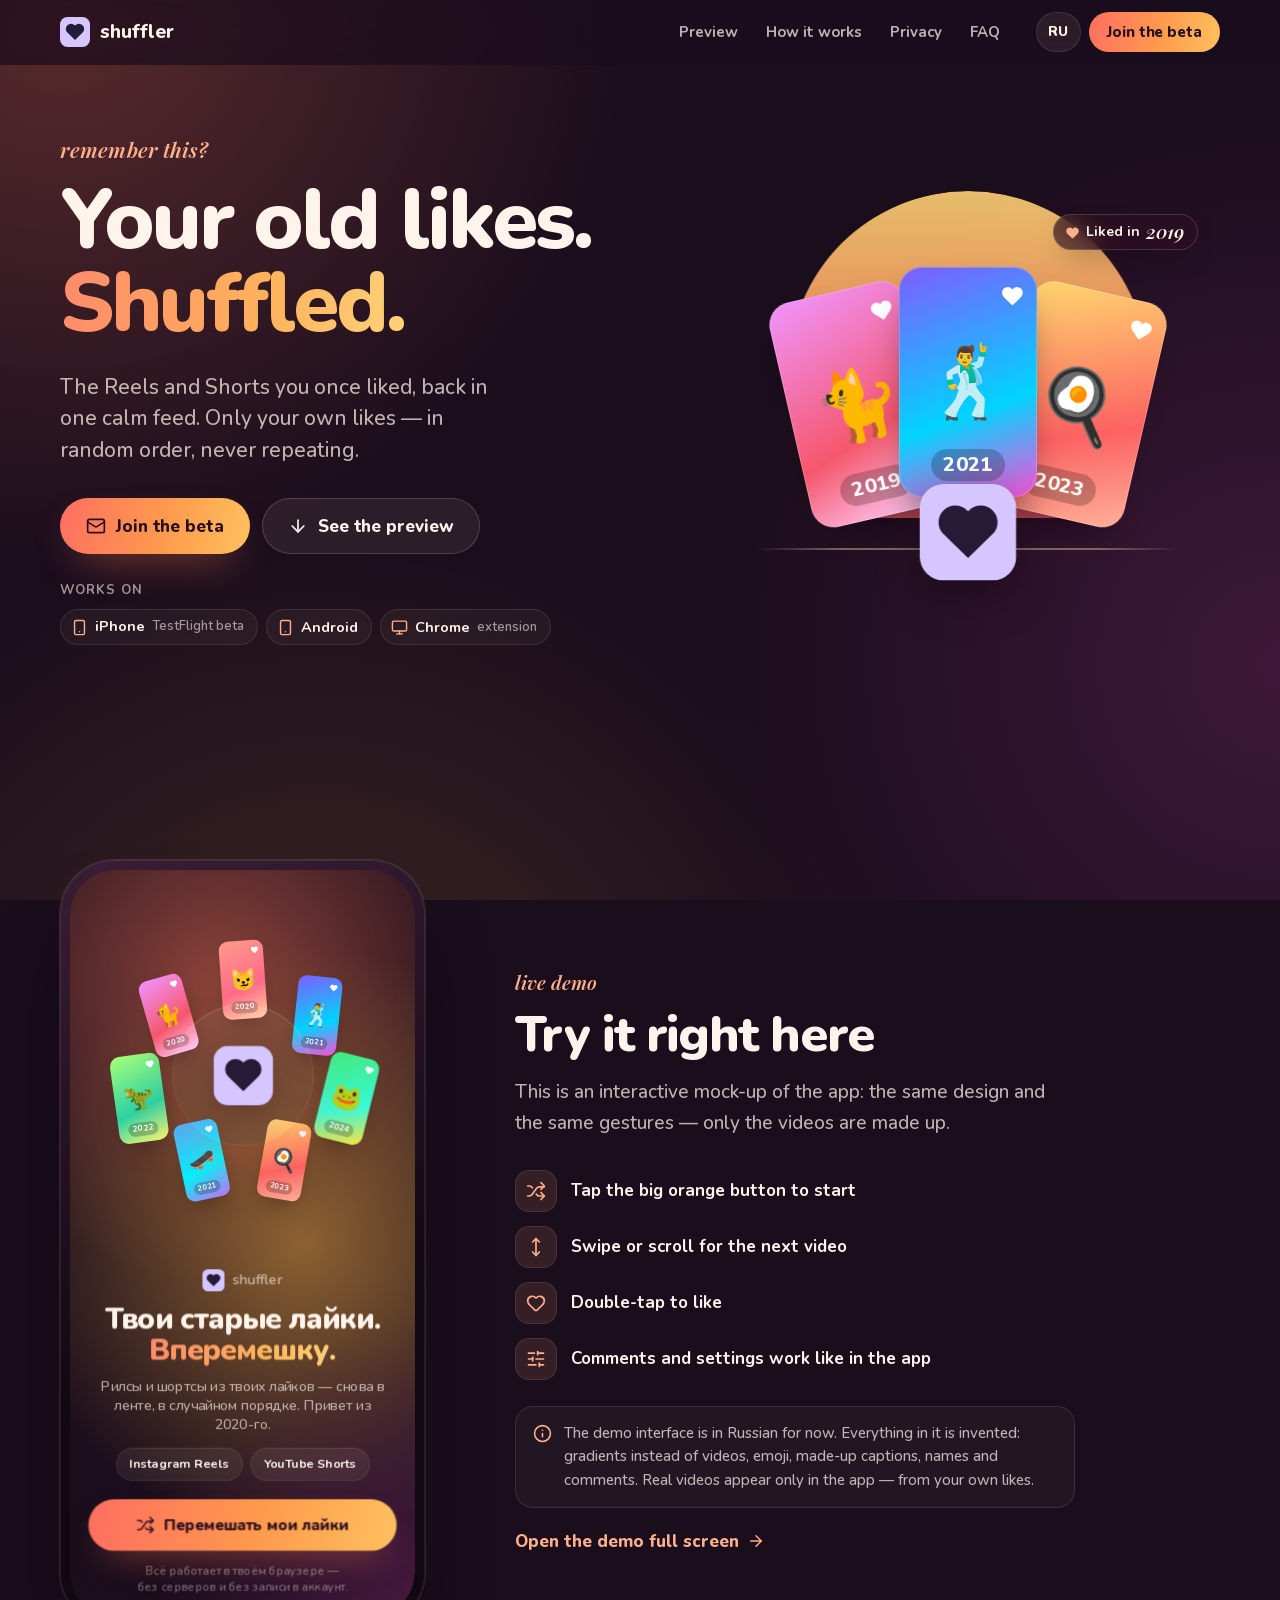
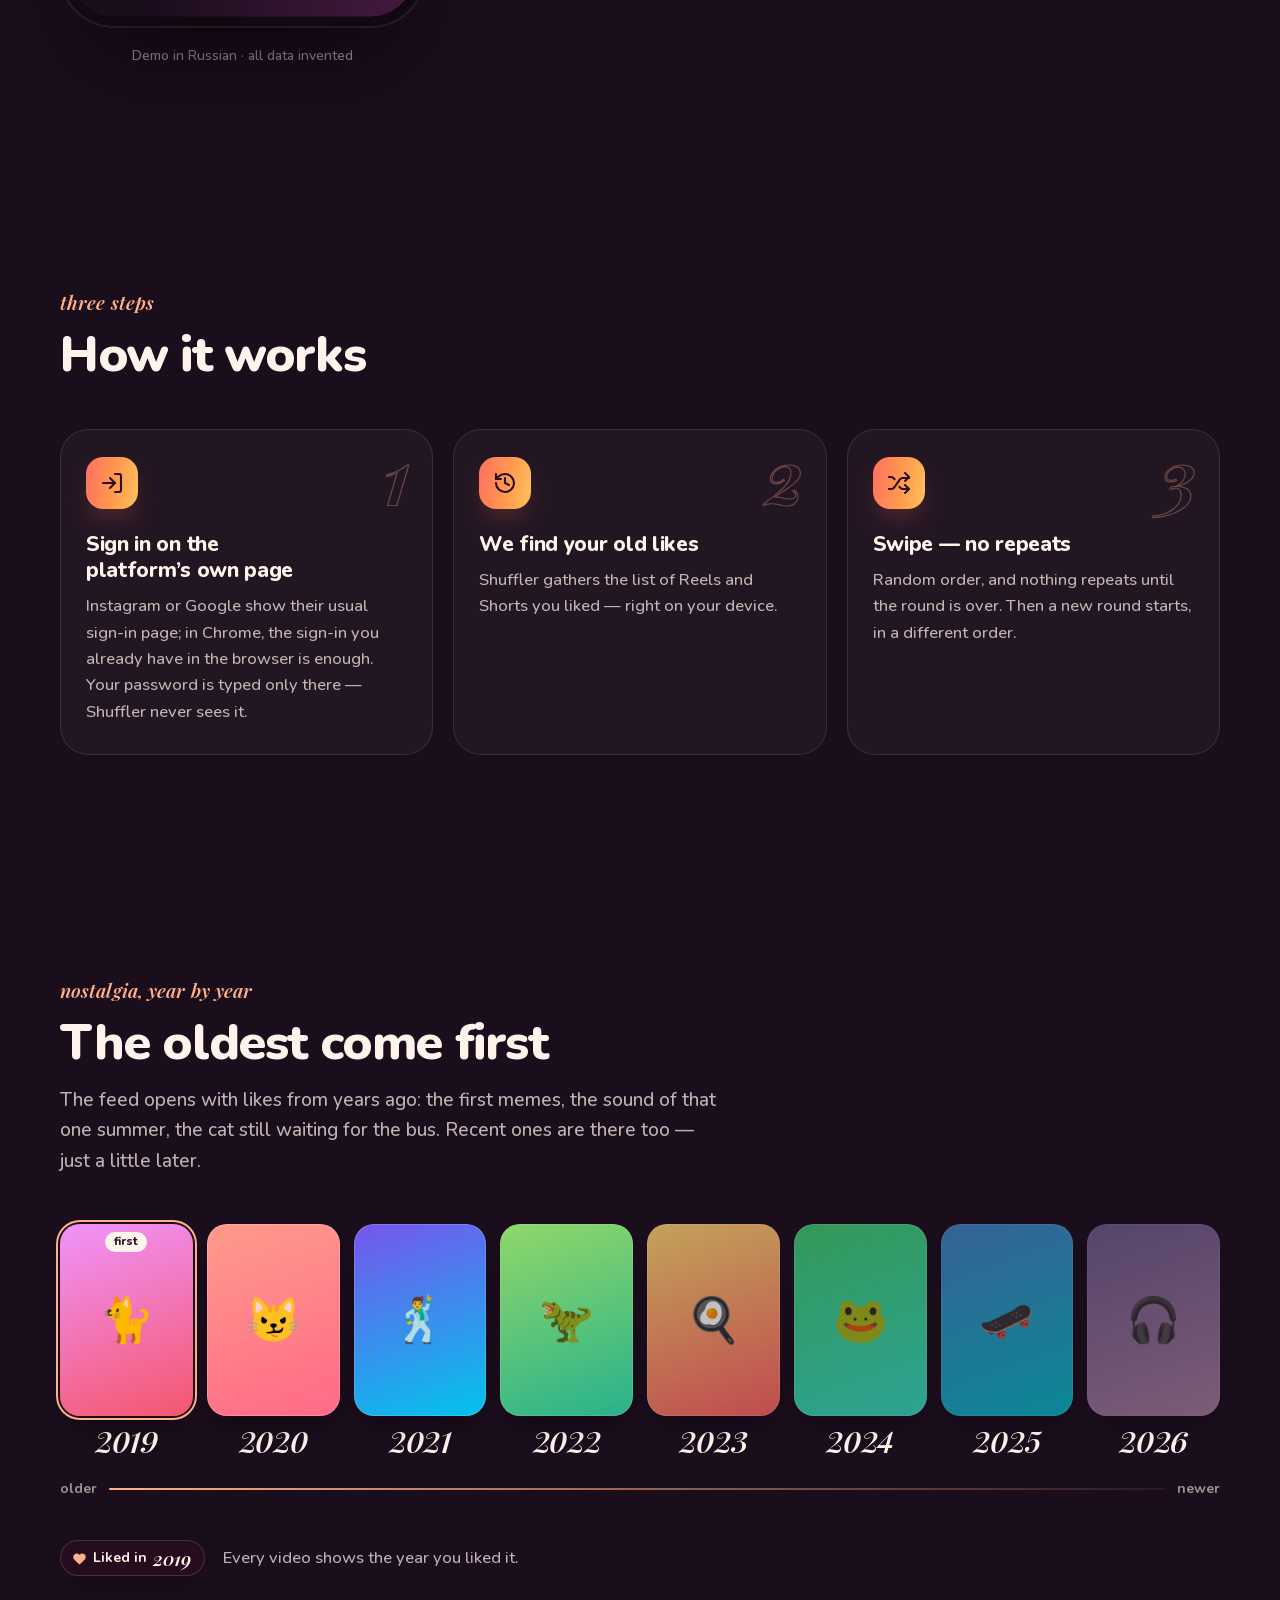
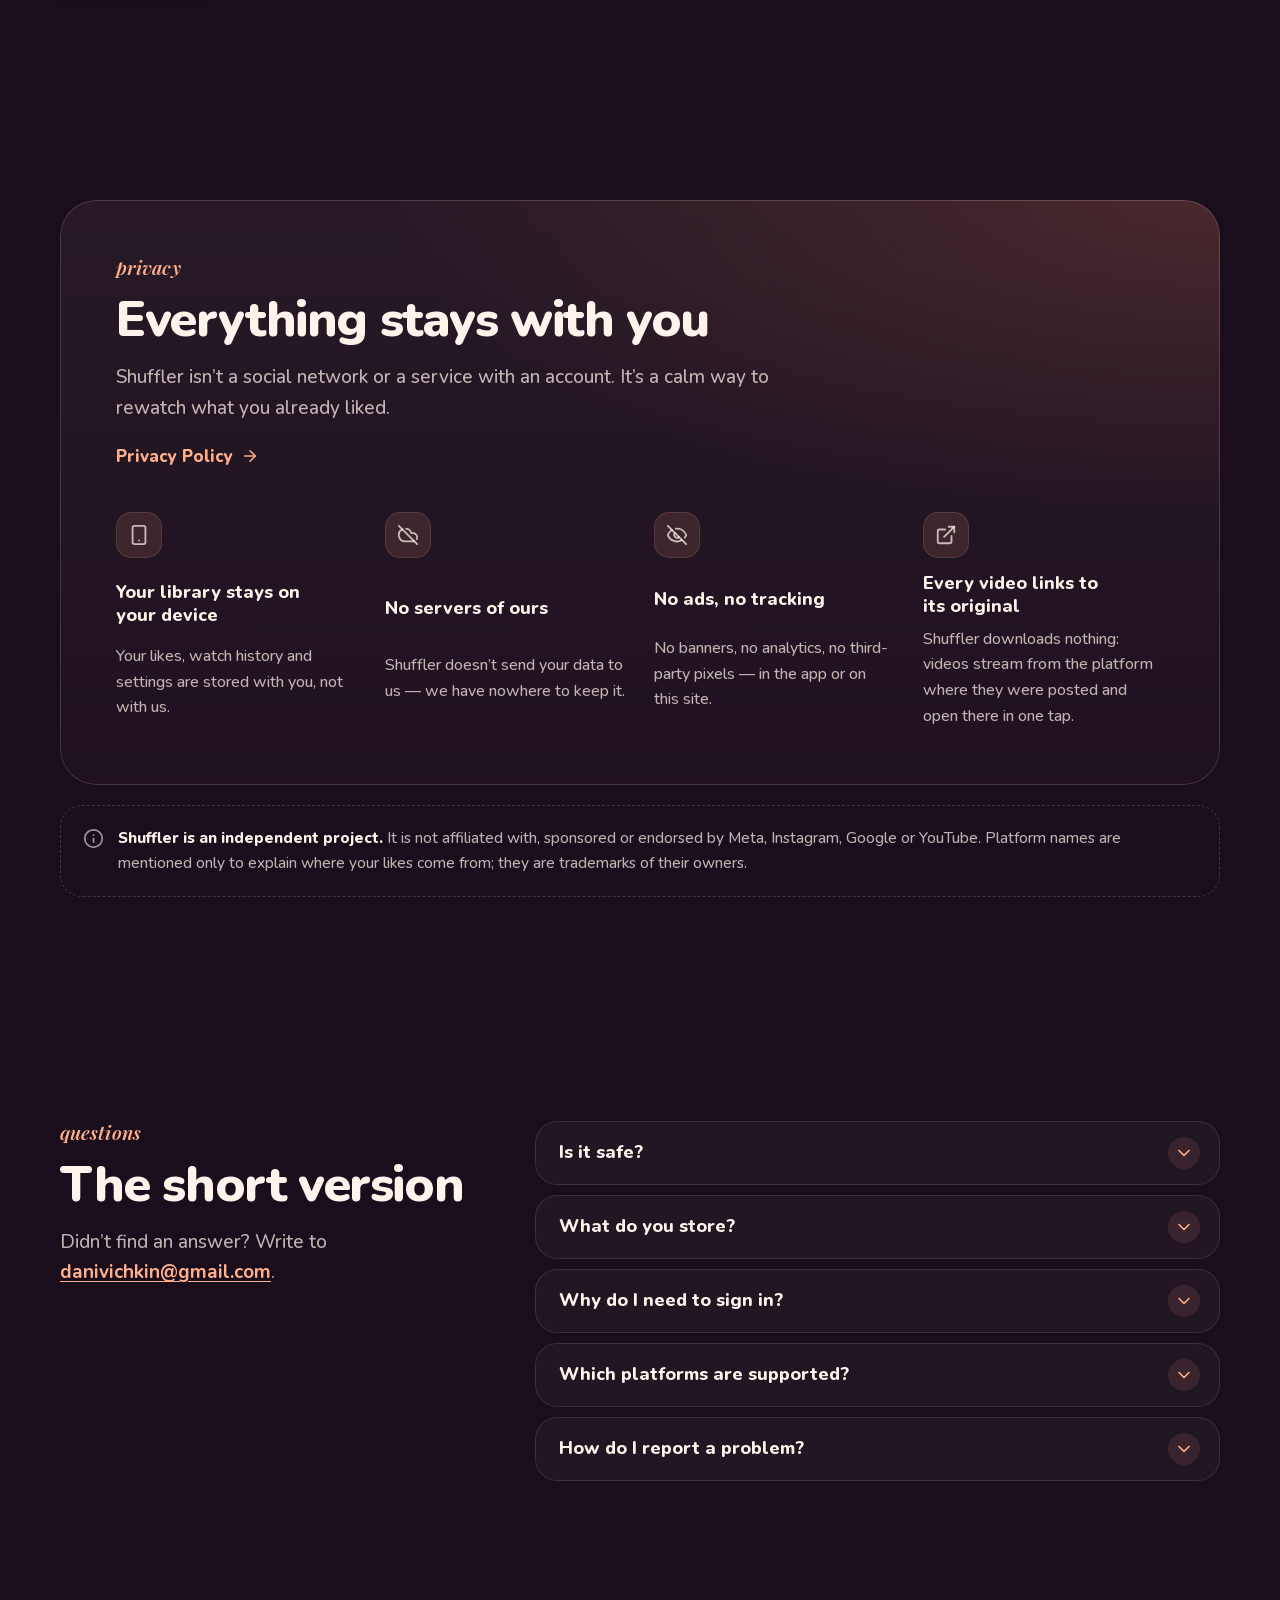
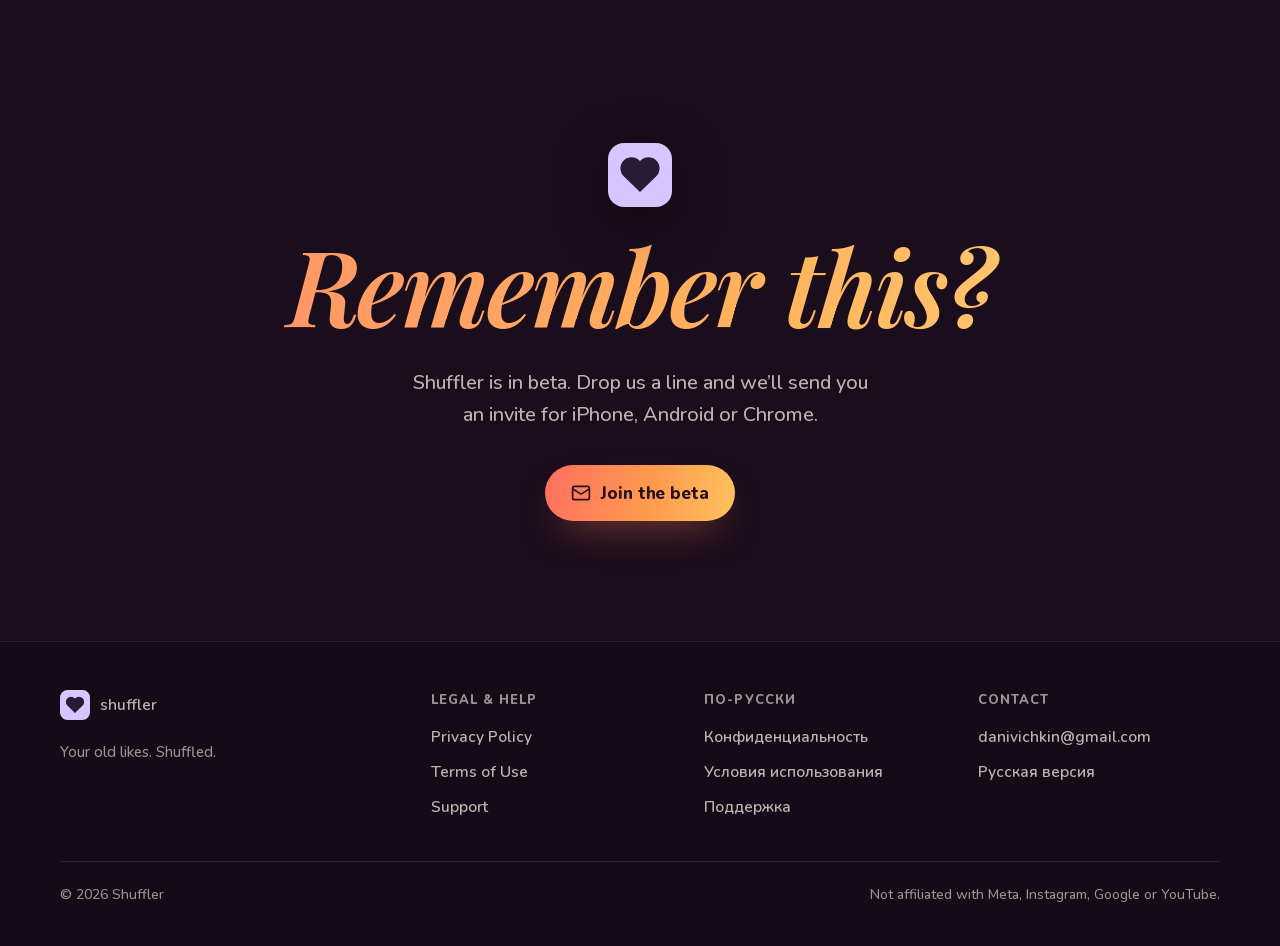
==== en/index.html @ e380a44f "Shuffler site: landing, design preview, privacy, terms, support" ====
<!doctype html>
<html lang="en">
<head>
  <meta charset="utf-8">
  <meta name="viewport" content="width=device-width, initial-scale=1, viewport-fit=cover">
  <meta name="color-scheme" content="dark">
  <meta name="theme-color" content="#1a0d1c">
  <title>Shuffler — your old likes, shuffled</title>
  <meta name="description" content="Shuffler brings back the Reels and Shorts you once liked — one calm feed, no repeats. No ads, no tracking: your library lives only on your device.">
  <link rel="canonical" href="https://pac1man.github.io/shuffler/en/">
  <link rel="alternate" hreflang="ru" href="https://pac1man.github.io/shuffler/">
  <link rel="alternate" hreflang="en" href="https://pac1man.github.io/shuffler/en/">
  <link rel="alternate" hreflang="x-default" href="https://pac1man.github.io/shuffler/">
  <meta property="og:type" content="website">
  <meta property="og:site_name" content="Shuffler">
  <meta property="og:locale" content="en_US">
  <meta property="og:locale:alternate" content="ru_RU">
  <meta property="og:title" content="Shuffler — your old likes, shuffled">
  <meta property="og:description" content="The Reels and Shorts you once liked, back in one calm feed. Remember this?">
  <meta property="og:url" content="https://pac1man.github.io/shuffler/en/">
  <meta property="og:image" content="https://pac1man.github.io/shuffler/assets/og-en.jpg">
  <meta property="og:image:width" content="1200">
  <meta property="og:image:height" content="630">
  <meta property="og:image:alt" content="Shuffler: three emoji postcards in front of a striped sunset and the line “Your old likes. Shuffled.”">
  <meta name="twitter:card" content="summary_large_image">
  <link rel="icon" href="../assets/icon.svg" type="image/svg+xml">
  <link rel="icon" href="../assets/icon-32.png" sizes="32x32" type="image/png">
  <link rel="apple-touch-icon" href="../assets/apple-touch-icon.png">
  <link rel="stylesheet" href="../assets/fonts/fonts.css">
  <link rel="stylesheet" href="../assets/landing.css">
</head>
<body>
  <svg width="0" height="0" style="position:absolute" aria-hidden="true" focusable="false">
    <!-- Icons: Lucide (ISC License, see ../assets/LICENSE-lucide.txt). Logo: Shuffler. -->
    <symbol id="logo" viewBox="0 0 64 64"><rect width="64" height="64" rx="16" fill="#D5C6FF"/><path d="M32 49 15.7 33.2a11.1 11.1 0 0 1 0-15.7 11.1 11.1 0 0 1 15.7 0l.6.6.6-.6a11.1 11.1 0 0 1 15.7 15.7L32 49Z" fill="#251B36"/></symbol>
    <symbol id="i-heart" viewBox="0 0 24 24"><path d="M2 9.5a5.5 5.5 0 0 1 9.591-3.676.56.56 0 0 0 .818 0A5.49 5.49 0 0 1 22 9.5c0 2.29-1.5 4-3 5.5l-5.492 5.313a2 2 0 0 1-3 .019L5 15c-1.5-1.5-3-3.2-3-5.5"/></symbol>
    <symbol id="i-mail" viewBox="0 0 24 24"><rect width="20" height="16" x="2" y="4" rx="2"/><path d="m22 7-8.97 5.7a1.94 1.94 0 0 1-2.06 0L2 7"/></symbol>
    <symbol id="i-arrow-down" viewBox="0 0 24 24"><path d="M12 5v14"/><path d="m19 12-7 7-7-7"/></symbol>
    <symbol id="i-arrow-right" viewBox="0 0 24 24"><path d="M5 12h14"/><path d="m12 5 7 7-7 7"/></symbol>
    <symbol id="i-smartphone" viewBox="0 0 24 24"><rect width="14" height="20" x="5" y="2" rx="2" ry="2"/><path d="M12 18h.01"/></symbol>
    <symbol id="i-monitor" viewBox="0 0 24 24"><rect width="20" height="14" x="2" y="3" rx="2"/><path d="M8 21h8"/><path d="M12 17v4"/></symbol>
    <symbol id="i-shuffle" viewBox="0 0 24 24"><path d="m18 14 4 4-4 4"/><path d="m18 2 4 4-4 4"/><path d="M2 18h1.973a4 4 0 0 0 3.3-1.7l5.454-7.6a4 4 0 0 1 3.3-1.7H22"/><path d="M2 6h1.972a4 4 0 0 1 3.6 2.2"/><path d="M22 18h-6.041a4 4 0 0 1-3.3-1.8l-.359-.45"/></symbol>
    <symbol id="i-move" viewBox="0 0 24 24"><path d="M12 2v20"/><path d="m8 18 4 4 4-4"/><path d="m8 6 4-4 4 4"/></symbol>
    <symbol id="i-message" viewBox="0 0 24 24"><path d="M2.992 16.342a2 2 0 0 1 .094 1.167l-1.065 3.29a1 1 0 0 0 1.236 1.168l3.413-.998a2 2 0 0 1 1.099.092 10 10 0 1 0-4.777-4.719"/></symbol>
    <symbol id="i-sliders" viewBox="0 0 24 24"><path d="M10 5H3"/><path d="M12 19H3"/><path d="M14 3v4"/><path d="M16 17v4"/><path d="M21 12h-9"/><path d="M21 19h-5"/><path d="M21 5h-7"/><path d="M8 10v4"/><path d="M8 12H3"/></symbol>
    <symbol id="i-info" viewBox="0 0 24 24"><circle cx="12" cy="12" r="10"/><path d="M12 16v-4"/><path d="M12 8h.01"/></symbol>
    <symbol id="i-login" viewBox="0 0 24 24"><path d="m10 17 5-5-5-5"/><path d="M15 12H3"/><path d="M15 3h4a2 2 0 0 1 2 2v14a2 2 0 0 1-2 2h-4"/></symbol>
    <symbol id="i-history" viewBox="0 0 24 24"><path d="M3 12a9 9 0 1 0 9-9 9.75 9.75 0 0 0-6.74 2.74L3 8"/><path d="M3 3v5h5"/><path d="M12 7v5l4 2"/></symbol>
    <symbol id="i-cloud-off" viewBox="0 0 24 24"><path d="m2 2 20 20"/><path d="M5.782 5.782A7 7 0 0 0 9 19h8.5a4.5 4.5 0 0 0 1.307-.193"/><path d="M21.532 16.5A4.5 4.5 0 0 0 17.5 10h-1.79A7.008 7.008 0 0 0 10 5.07"/></symbol>
    <symbol id="i-eye-off" viewBox="0 0 24 24"><path d="M10.733 5.076a10.744 10.744 0 0 1 11.205 6.575 1 1 0 0 1 0 .696 10.747 10.747 0 0 1-1.444 2.49"/><path d="M14.084 14.158a3 3 0 0 1-4.242-4.242"/><path d="M17.479 17.499a10.75 10.75 0 0 1-15.417-5.151 1 1 0 0 1 0-.696 10.75 10.75 0 0 1 4.446-5.143"/><path d="m2 2 20 20"/></symbol>
    <symbol id="i-external" viewBox="0 0 24 24"><path d="M15 3h6v6"/><path d="M10 14 21 3"/><path d="M18 13v6a2 2 0 0 1-2 2H5a2 2 0 0 1-2-2V8a2 2 0 0 1 2-2h6"/></symbol>
    <symbol id="i-chevron-down" viewBox="0 0 24 24"><path d="m6 9 6 6 6-6"/></symbol>
  </svg>

  <a class="skip" href="#main">Skip to content</a>
  <div class="ambient" aria-hidden="true"><i></i><i></i><i></i></div>

  <header class="top">
    <div class="wrap top-in">
      <a class="brand" href="index.html" aria-label="Shuffler — home"><svg class="logo" viewBox="0 0 64 64" aria-hidden="true"><use href="#logo"/></svg>shuffler</a>
      <nav class="top-nav" aria-label="Sections">
        <a href="#demo">Preview</a>
        <a href="#how">How it works</a>
        <a href="#privacy">Privacy</a>
        <a href="#faq">FAQ</a>
      </nav>
      <div class="top-actions">
        <a class="lang" href="../index.html" hreflang="ru" lang="ru" aria-label="RU — русская версия">RU</a>
        <a class="btn btn-primary top-cta" href="mailto:danivichkin@gmail.com?subject=Shuffler%20beta">Join the beta</a>
      </div>
    </div>
  </header>

  <main id="main">
    <!-- ============================== HERO ============================== -->
    <section class="hero" aria-labelledby="hero-title">
      <div class="wrap hero-grid">
        <div class="hero-copy">
          <p class="kicker">remember this?</p>
          <h1 id="hero-title">Your old likes. <span class="grad">Shuffled.</span></h1>
          <p class="hero-sub">The Reels and Shorts you once liked, back in one calm feed. Only your own likes — in random order, never repeating.</p>
          <div class="hero-ctas">
            <a class="btn btn-primary" href="mailto:danivichkin@gmail.com?subject=Shuffler%20beta"><svg class="ic" aria-hidden="true"><use href="#i-mail"/></svg>Join the beta</a>
            <a class="btn btn-ghost" href="#demo"><svg class="ic" aria-hidden="true"><use href="#i-arrow-down"/></svg>See the preview</a>
          </div>
          <div class="platforms">
            <span class="platforms-label" id="platforms-label">Works on</span>
            <ul class="chips" aria-labelledby="platforms-label">
              <li class="chip"><svg class="ic" aria-hidden="true"><use href="#i-smartphone"/></svg>iPhone <small>TestFlight beta</small></li>
              <li class="chip"><svg class="ic" aria-hidden="true"><use href="#i-smartphone"/></svg>Android</li>
              <li class="chip"><svg class="ic" aria-hidden="true"><use href="#i-monitor"/></svg>Chrome <small>extension</small></li>
            </ul>
          </div>
        </div>

        <div class="hero-art" aria-hidden="true">
          <div class="sun-glow"></div>
          <div class="sun"></div>
          <div class="horizon"></div>
          <div class="pc pc-1"><div class="pc-in" style="--c1:#f093fb;--c2:#f5576c;--c3:#ffd1ff"><span class="pc-h"><svg viewBox="0 0 24 24"><use href="#i-heart"/></svg></span><span class="pc-e">🐈</span><span class="pc-y">2019</span></div></div>
          <div class="pc pc-2"><div class="pc-in" style="--c1:#7f5cff;--c2:#00d4ff;--c3:#ff4fd8"><span class="pc-h"><svg viewBox="0 0 24 24"><use href="#i-heart"/></svg></span><span class="pc-e">🕺</span><span class="pc-y">2021</span></div></div>
          <div class="pc pc-3"><div class="pc-in" style="--c1:#ffd86f;--c2:#fc6262;--c3:#ffb199"><span class="pc-h"><svg viewBox="0 0 24 24"><use href="#i-heart"/></svg></span><span class="pc-e">🍳</span><span class="pc-y">2023</span></div></div>
          <svg class="hero-logo" viewBox="0 0 64 64"><use href="#logo"/></svg>
          <p class="liked"><svg viewBox="0 0 24 24"><use href="#i-heart"/></svg>Liked in <i>2019</i></p>
        </div>
      </div>
    </section>

    <!-- ============================ PREVIEW ============================= -->
    <section class="section" id="preview" aria-labelledby="preview-title">
      <div class="wrap preview-grid">
        <div class="preview-head reveal">
          <p class="kicker">live demo</p>
          <h2 class="h2" id="preview-title">Try it right here</h2>
          <p class="lead">This is an interactive mock-up of the app: the same design and the same gestures — only the videos are made up.</p>
        </div>
        <figure class="phone-stage" id="demo">
          <div class="phone">
            <div class="phone-screen">
              <iframe src="../preview/index.html?embed=1" title="Interactive Shuffler demo (in Russian)" loading="lazy" referrerpolicy="no-referrer"></iframe>
            </div>
          </div>
          <figcaption class="phone-caption">Demo in Russian · all data invented</figcaption>
        </figure>
        <div class="preview-more reveal">
          <ul class="tips">
            <li><span class="tip-ic"><svg class="ic" aria-hidden="true"><use href="#i-shuffle"/></svg></span>Tap the big orange button to start</li>
            <li><span class="tip-ic"><svg class="ic" aria-hidden="true"><use href="#i-move"/></svg></span>Swipe or scroll for the next video</li>
            <li><span class="tip-ic"><svg class="ic" aria-hidden="true"><use href="#i-heart"/></svg></span>Double-tap to like</li>
            <li><span class="tip-ic"><svg class="ic" aria-hidden="true"><use href="#i-sliders"/></svg></span>Comments and settings work like in the app</li>
          </ul>
          <p class="note"><svg class="ic" aria-hidden="true"><use href="#i-info"/></svg><span>The demo interface is in Russian for now. Everything in it is invented: gradients instead of videos, emoji, made-up captions, names and comments. Real videos appear only in the app — from your own likes.</span></p>
          <a class="text-link" href="../preview/index.html">Open the demo full screen<svg class="ic" aria-hidden="true"><use href="#i-arrow-right"/></svg></a>
        </div>
      </div>
    </section>

    <!-- ========================== HOW IT WORKS ========================== -->
    <section class="section" id="how" aria-labelledby="how-title">
      <div class="wrap">
        <div class="reveal">
          <p class="kicker">three steps</p>
          <h2 class="h2" id="how-title">How it works</h2>
        </div>
        <ol class="steps">
          <li class="step reveal">
            <span class="step-n" aria-hidden="true">1</span>
            <span class="step-ic"><svg class="ic" aria-hidden="true"><use href="#i-login"/></svg></span>
            <h3>Sign in on the platform’s own page</h3>
            <p>Instagram or Google show their usual sign-in page; in Chrome, the sign-in you already have in the browser is enough. Your password is typed only there — Shuffler never sees it.</p>
          </li>
          <li class="step reveal">
            <span class="step-n" aria-hidden="true">2</span>
            <span class="step-ic"><svg class="ic" aria-hidden="true"><use href="#i-history"/></svg></span>
            <h3>We find your old likes</h3>
            <p>Shuffler gathers the list of Reels and Shorts you liked — right on your device.</p>
          </li>
          <li class="step reveal">
            <span class="step-n" aria-hidden="true">3</span>
            <span class="step-ic"><svg class="ic" aria-hidden="true"><use href="#i-shuffle"/></svg></span>
            <h3>Swipe — no repeats</h3>
            <p>Random order, and nothing repeats until the round is over. Then a new round starts, in a different order.</p>
          </li>
        </ol>
      </div>
    </section>

    <!-- ======================= NOSTALGIA BY YEARS ======================= -->
    <section class="section" id="years" aria-labelledby="years-title">
      <div class="wrap">
        <div class="reveal">
          <p class="kicker">nostalgia, year by year</p>
          <h2 class="h2" id="years-title">The oldest come first</h2>
          <p class="lead">The feed opens with likes from years ago: the first memes, the sound of that one summer, the cat still waiting for the bus. Recent ones are there too — just a little later.</p>
        </div>
        <ol class="years reveal" aria-label="Feed order: from old likes to new ones">
          <li class="yr-card is-first"><span class="yr-art" style="--c1:#f093fb;--c2:#f5576c" aria-hidden="true">🐈<span class="yr-tag">first</span></span><b>2019</b></li>
          <li class="yr-card"><span class="yr-art" style="--c1:#ff9a8b;--c2:#ff6a88" aria-hidden="true">😼</span><b>2020</b></li>
          <li class="yr-card"><span class="yr-art" style="--c1:#7f5cff;--c2:#00d4ff;opacity:.92" aria-hidden="true">🕺</span><b>2021</b></li>
          <li class="yr-card"><span class="yr-art" style="--c1:#a8ff78;--c2:#2bd2a3;opacity:.84" aria-hidden="true">🦖</span><b>2022</b></li>
          <li class="yr-card"><span class="yr-art" style="--c1:#ffd86f;--c2:#fc6262;opacity:.74" aria-hidden="true">🍳</span><b>2023</b></li>
          <li class="yr-card"><span class="yr-art" style="--c1:#43e97b;--c2:#38f9d7;opacity:.64" aria-hidden="true">🐸</span><b>2024</b></li>
          <li class="yr-card"><span class="yr-art" style="--c1:#4facfe;--c2:#00f2fe;opacity:.54" aria-hidden="true">🛹</span><b>2025</b></li>
          <li class="yr-card"><span class="yr-art" style="--c1:#a18cd1;--c2:#fbc2eb;opacity:.44" aria-hidden="true">🎧</span><b>2026</b></li>
        </ol>
        <p class="years-axis" aria-hidden="true"><span>older</span><span></span><span>newer</span></p>
        <div class="years-foot reveal">
          <p class="liked"><svg viewBox="0 0 24 24" aria-hidden="true"><use href="#i-heart"/></svg>Liked in <i>2019</i></p>
          <p>Every video shows the year you liked it.</p>
        </div>
      </div>
    </section>

    <!-- ============================ PRIVACY ============================= -->
    <section class="section" id="privacy" aria-labelledby="privacy-title">
      <div class="wrap">
        <div class="privacy-card reveal">
          <div>
            <p class="kicker">privacy</p>
            <h2 class="h2" id="privacy-title">Everything stays with you</h2>
            <p class="lead">Shuffler isn’t a social network or a service with an account. It’s a calm way to rewatch what you already liked.</p>
            <a class="text-link" href="privacy.html">Privacy Policy<svg class="ic" aria-hidden="true"><use href="#i-arrow-right"/></svg></a>
          </div>
          <ul class="facts">
            <li class="fact"><span class="fact-ic"><svg class="ic" aria-hidden="true"><use href="#i-smartphone"/></svg></span><b>Your library stays on your device</b><span>Your likes, watch history and settings are stored with you, not with us.</span></li>
            <li class="fact"><span class="fact-ic"><svg class="ic" aria-hidden="true"><use href="#i-cloud-off"/></svg></span><b>No servers of ours</b><span>Shuffler doesn’t send your data to us — we have nowhere to keep it.</span></li>
            <li class="fact"><span class="fact-ic"><svg class="ic" aria-hidden="true"><use href="#i-eye-off"/></svg></span><b>No ads, no tracking</b><span>No banners, no analytics, no third-party pixels — in the app or on this site.</span></li>
            <li class="fact"><span class="fact-ic"><svg class="ic" aria-hidden="true"><use href="#i-external"/></svg></span><b>Every video links to its original</b><span>Shuffler downloads nothing: videos stream from the platform where they were posted and open there in one tap.</span></li>
          </ul>
        </div>
        <p class="indie reveal"><svg class="ic" aria-hidden="true"><use href="#i-info"/></svg><span><b>Shuffler is an independent project.</b> It is not affiliated with, sponsored or endorsed by Meta, Instagram, Google or YouTube. Platform names are mentioned only to explain where your likes come from; they are trademarks of their owners.</span></p>
      </div>
    </section>

    <!-- ============================== FAQ =============================== -->
    <section class="section" id="faq" aria-labelledby="faq-title">
      <div class="wrap faq-grid">
        <div class="reveal">
          <p class="kicker">questions</p>
          <h2 class="h2" id="faq-title">The short version</h2>
          <p class="lead">Didn’t find an answer? Write to <a href="mailto:danivichkin@gmail.com">danivichkin@gmail.com</a>.</p>
        </div>
        <div class="faq-list reveal">
          <details name="faq">
            <summary>Is it safe?<svg class="ic" aria-hidden="true"><use href="#i-chevron-down"/></svg></summary>
            <div class="faq-a"><p>You sign in on the official Instagram or Google page, so Shuffler never sees or stores your password. The app reads your list of likes and doesn’t post or change anything in your account unless you explicitly ask it to.</p></div>
          </details>
          <details name="faq">
            <summary>What do you store?<svg class="ic" aria-hidden="true"><use href="#i-chevron-down"/></svg></summary>
            <div class="faq-a"><p>Nothing on our side — Shuffler has no servers. Your library of likes, what you’ve watched and your settings live only on your device and are removed together with the app or extension.</p><p>Details are in the <a href="privacy.html">Privacy Policy</a>.</p></div>
          </details>
          <details name="faq">
            <summary>Why do I need to sign in?<svg class="ic" aria-hidden="true"><use href="#i-chevron-down"/></svg></summary>
            <div class="faq-a"><p>Your likes are visible only to you. To find them, Shuffler opens them on your behalf — the same way the platform itself does. Without signing in, the list of likes simply isn’t available.</p></div>
          </details>
          <details name="faq">
            <summary>Which platforms are supported?<svg class="ic" aria-hidden="true"><use href="#i-chevron-down"/></svg></summary>
            <div class="faq-a"><p>Likes from Instagram Reels and YouTube Shorts. Shuffler itself runs on iPhone (TestFlight beta), on Android and as a Chrome extension.</p></div>
          </details>
          <details name="faq">
            <summary>How do I report a problem?<svg class="ic" aria-hidden="true"><use href="#i-chevron-down"/></svg></summary>
            <div class="faq-a"><p>In the app: Settings → Report a problem. Or write to <a href="mailto:danivichkin@gmail.com?subject=Shuffler">danivichkin@gmail.com</a>. More on the <a href="support.html">Support page</a>.</p></div>
          </details>
        </div>
      </div>
    </section>

    <!-- ============================= OUTRO ============================== -->
    <section class="outro" aria-labelledby="outro-title">
      <div class="wrap reveal">
        <svg class="logo" viewBox="0 0 64 64" aria-hidden="true"><use href="#logo"/></svg>
        <h2 class="outro-q grad" id="outro-title">Remember this?</h2>
        <p>Shuffler is in beta. Drop us a line and we’ll send you an invite for iPhone, Android or Chrome.</p>
        <a class="btn btn-primary" href="mailto:danivichkin@gmail.com?subject=Shuffler%20beta"><svg class="ic" aria-hidden="true"><use href="#i-mail"/></svg>Join the beta</a>
      </div>
    </section>
  </main>

  <footer class="foot">
    <div class="wrap">
      <div class="foot-grid">
        <div class="foot-brand">
          <a class="brand" href="index.html"><svg class="logo" viewBox="0 0 64 64" aria-hidden="true"><use href="#logo"/></svg>shuffler</a>
          <p>Your old likes. Shuffled.</p>
        </div>
        <nav aria-labelledby="foot-docs">
          <h2 id="foot-docs">Legal &amp; help</h2>
          <ul>
            <li><a href="privacy.html">Privacy Policy</a></li>
            <li><a href="terms.html">Terms of Use</a></li>
            <li><a href="support.html">Support</a></li>
          </ul>
        </nav>
        <nav aria-labelledby="foot-ru" lang="ru">
          <h2 id="foot-ru">По-русски</h2>
          <ul>
            <li><a href="../ru/privacy.html" hreflang="ru">Конфиденциальность</a></li>
            <li><a href="../ru/terms.html" hreflang="ru">Условия использования</a></li>
            <li><a href="../ru/support.html" hreflang="ru">Поддержка</a></li>
          </ul>
        </nav>
        <div>
          <h2>Contact</h2>
          <ul>
            <li><a href="mailto:danivichkin@gmail.com">danivichkin@gmail.com</a></li>
            <li><a href="../index.html" hreflang="ru" lang="ru">Русская версия</a></li>
          </ul>
        </div>
      </div>
      <div class="foot-bottom">
        <span>© 2026 Shuffler</span>
        <span>Not affiliated with Meta, Instagram, Google or YouTube.</span>
      </div>
    </div>
  </footer>
</body>
</html>
---- assets/fonts/fonts.css ----
/* Nunito and Playfair Display, SIL Open Font License 1.1 (see the OFL texts next to this file).
   Self-hosted: the site makes no requests to font services. */
@font-face {
  font-family: 'Nunito';
  font-style: normal;
  font-weight: 500 900;
  font-display: swap;
  src: url(Nunito-normal-cyrillic.woff2) format('woff2');
  unicode-range: U+0301, U+0400-045F, U+0490-0491, U+04B0-04B1, U+2116;
}
@font-face {
  font-family: 'Nunito';
  font-style: normal;
  font-weight: 500 900;
  font-display: swap;
  src: url(Nunito-normal-latin-ext.woff2) format('woff2');
  unicode-range: U+0100-02BA, U+02BD-02C5, U+02C7-02CC, U+02CE-02D7, U+02DD-02FF, U+0304, U+0308, U+0329, U+1D00-1DBF, U+1E00-1E9F, U+1EF2-1EFF, U+2020, U+20A0-20AB, U+20AD-20C4, U+2113, U+2C60-2C7F, U+A720-A7FF;
}
@font-face {
  font-family: 'Nunito';
  font-style: normal;
  font-weight: 500 900;
  font-display: swap;
  src: url(Nunito-normal-latin.woff2) format('woff2');
  unicode-range: U+0000-00FF, U+0131, U+0152-0153, U+02BB-02BC, U+02C6, U+02DA, U+02DC, U+0304, U+0308, U+0329, U+2000-206F, U+20AC, U+2122, U+2191, U+2193, U+2212, U+2215, U+FEFF, U+FFFD;
}
@font-face {
  font-family: 'Playfair Display';
  font-style: italic;
  font-weight: 400 900;
  font-display: swap;
  src: url(PlayfairDisplay-italic-cyrillic.woff2) format('woff2');
  unicode-range: U+0301, U+0400-045F, U+0490-0491, U+04B0-04B1, U+2116;
}
@font-face {
  font-family: 'Playfair Display';
  font-style: italic;
  font-weight: 400 900;
  font-display: swap;
  src: url(PlayfairDisplay-italic-latin.woff2) format('woff2');
  unicode-range: U+0000-00FF, U+0131, U+0152-0153, U+02BB-02BC, U+02C6, U+02DA, U+02DC, U+0304, U+0308, U+0329, U+2000-206F, U+20AC, U+2122, U+2191, U+2193, U+2212, U+2215, U+FEFF, U+FFFD;
}
@font-face {
  font-family: 'Playfair Display';
  font-style: normal;
  font-weight: 400 900;
  font-display: swap;
  src: url(PlayfairDisplay-normal-cyrillic.woff2) format('woff2');
  unicode-range: U+0301, U+0400-045F, U+0490-0491, U+04B0-04B1, U+2116;
}
@font-face {
  font-family: 'Playfair Display';
  font-style: normal;
  font-weight: 400 900;
  font-display: swap;
  src: url(PlayfairDisplay-normal-latin.woff2) format('woff2');
  unicode-range: U+0000-00FF, U+0131, U+0152-0153, U+02BB-02BC, U+02C6, U+02DA, U+02DC, U+0304, U+0308, U+0329, U+2000-206F, U+20AC, U+2122, U+2191, U+2193, U+2212, U+2215, U+FEFF, U+FFFD;
}
---- assets/landing.css ----
/* Shuffler — landing page. Dark only, «Закат» (sunset) palette from the app.
   Fonts: Nunito + Playfair Display (SIL OFL), self-hosted in fonts/. Icons: Lucide (ISC). */

:root {
  color-scheme: dark;
  --bg: #1a0d1c;
  --bg-deep: #130914;
  --ink: #fff4ec;
  --ink-2: rgb(255 244 236 / .72);
  --ink-3: rgb(255 244 236 / .58);
  --line: rgb(255 225 205 / .11);
  --line-2: rgb(255 225 205 / .18);
  --surface: rgb(255 225 205 / .045);
  --surface-2: rgb(255 225 205 / .08);
  --accent: #ffb08a;
  --accent-2: #ffc15e;
  --coral: #ff7a59;
  --heart: #ff5470;
  --grad-text: linear-gradient(95deg, #ff8a6b, #ffb35c 60%, #ffd27a);
  --cta-bg: linear-gradient(100deg, #ff6f61 0%, #ff9a4d 55%, #ffc15e 100%);
  --cta-ink: #2a0f22;
  --cta-shadow: 0 18px 40px -18px rgb(255 120 80 / .65);
  --logo-bg: #d5c6ff;
  --logo-heart: #251b36;
  --font: "Nunito", -apple-system, BlinkMacSystemFont, "Segoe UI", system-ui, sans-serif;
  --font-serif: "Playfair Display", "Iowan Old Style", Georgia, "Times New Roman", serif;
  --font-emoji: "Apple Color Emoji", "Segoe UI Emoji", "Noto Color Emoji", sans-serif;
  --ease-out: cubic-bezier(.2, .8, .2, 1);
  --gutter: 16px;
  --wrap: 1160px;
  --r-card: 28px;
}
@media (min-width: 600px) { :root { --gutter: 24px; } }
@media (min-width: 1000px) { :root { --gutter: 40px; } }

*, *::before, *::after { box-sizing: border-box; }
html { -webkit-text-size-adjust: 100%; text-size-adjust: 100%; }
@media (prefers-reduced-motion: no-preference) { html { scroll-behavior: smooth; } }
body {
  margin: 0;
  min-width: 320px;
  background: var(--bg);
  color: var(--ink);
  font: 500 17px/1.6 var(--font);
  -webkit-font-smoothing: antialiased;
  -moz-osx-font-smoothing: grayscale;
  text-rendering: optimizeLegibility;
}
img, svg { display: block; max-width: 100%; }
a { color: inherit; }
p { margin: 0; }
h1, h2, h3 { margin: 0; text-wrap: balance; }
p, li, dd { text-wrap: pretty; }
:focus-visible { outline: 2px solid var(--accent); outline-offset: 3px; border-radius: 6px; }
::selection { background: rgb(255 138 92 / .4); color: #fff; }
.sr-only { position: absolute; width: 1px; height: 1px; margin: -1px; padding: 0; overflow: hidden; clip-path: inset(50%); white-space: nowrap; border: 0; }
.skip {
  position: absolute; left: 12px; top: -60px; z-index: 50;
  padding: 10px 16px; border-radius: 12px;
  background: var(--ink); color: var(--cta-ink); font-weight: 800; text-decoration: none;
}
.skip:focus { top: 12px; }

.ic { width: 20px; height: 20px; flex: none; fill: none; stroke: currentColor; stroke-width: 2; stroke-linecap: round; stroke-linejoin: round; }
.logo { flex: none; }

/* ---------- ambient sunset glow behind everything ---------- */
.ambient { position: fixed; inset: 0; z-index: -1; overflow: hidden; pointer-events: none; background: var(--bg); }
.ambient i {
  position: absolute;
  width: 90vmax;
  aspect-ratio: 1;
  border-radius: 50%;
  opacity: .5;
}
.ambient i:nth-child(1) { left: -40vmax; top: -45vmax; background: radial-gradient(closest-side, rgb(255 122 89 / .55), transparent); }
.ambient i:nth-child(2) { right: -45vmax; top: 10vh; background: radial-gradient(closest-side, rgb(122 42 107 / .75), transparent); }
.ambient i:nth-child(3) { left: -20vmax; bottom: -60vmax; background: radial-gradient(closest-side, rgb(255 181 71 / .32), transparent); }
@media (prefers-reduced-motion: no-preference) {
  .ambient i { animation: drift 34s ease-in-out infinite alternate; }
  .ambient i:nth-child(2) { animation-duration: 41s; animation-direction: alternate-reverse; }
  .ambient i:nth-child(3) { animation-duration: 47s; }
}
@keyframes drift { to { translate: 6vmax 4vmax; scale: 1.08; } }

.wrap { width: 100%; max-width: calc(var(--wrap) + 2 * var(--gutter)); margin-inline: auto; padding-inline: var(--gutter); }

/* ---------- header ---------- */
.top {
  position: sticky;
  top: 0;
  z-index: 20;
  background: rgb(26 13 28 / .72);
  -webkit-backdrop-filter: blur(16px) saturate(1.3);
  backdrop-filter: blur(16px) saturate(1.3);
  border-bottom: 1px solid transparent;
  transition: border-color .3s;
}
.top-in { display: flex; align-items: center; gap: 16px; height: 64px; }
.brand { display: inline-flex; align-items: center; gap: 10px; text-decoration: none; font-weight: 800; font-size: 19px; letter-spacing: -.01em; }
.brand .logo { width: 30px; height: 30px; }
.top-nav { display: none; margin-left: auto; gap: 4px; }
.top-nav a { padding: 8px 12px; border-radius: 99px; color: var(--ink-2); text-decoration: none; font-weight: 700; font-size: 15px; transition: color .2s, background-color .2s; }
.top-nav a:hover { color: var(--ink); background: var(--surface-2); }
.top-actions { margin-left: auto; display: flex; align-items: center; gap: 8px; }
.top-nav + .top-actions { margin-left: 8px; }
.lang {
  display: inline-grid; place-items: center;
  min-width: 44px; height: 40px; padding: 0 12px;
  border-radius: 99px;
  text-decoration: none; font-weight: 800; font-size: 14px; letter-spacing: .04em;
  color: var(--ink);
  background: var(--surface-2);
  box-shadow: inset 0 0 0 1px var(--line);
  transition: background-color .2s;
}
.lang:hover { background: rgb(255 225 205 / .14); }
.top-actions .top-cta { display: none; height: 40px; padding: 0 18px; font-size: 15px; box-shadow: none; }
@media (min-width: 600px) { .top-actions .top-cta { display: inline-flex; } }
@media (min-width: 900px) { .top-nav { display: flex; } }

/* ---------- buttons ---------- */
.btn {
  display: inline-flex; align-items: center; justify-content: center; gap: 10px;
  height: 56px; padding: 0 26px;
  border-radius: 99px;
  font: 800 17px/1 var(--font); letter-spacing: -.005em;
  text-decoration: none; white-space: nowrap;
  transition: scale .35s cubic-bezier(.25, 1.3, .4, 1), filter .2s, background-color .2s;
}
.btn:active { scale: .97; }
.btn-primary { background: var(--cta-bg); color: var(--cta-ink); box-shadow: var(--cta-shadow); }
.btn-primary:hover { filter: brightness(1.05); }
.btn-ghost { background: var(--surface-2); color: var(--ink); box-shadow: inset 0 0 0 1px var(--line-2); }
.btn-ghost:hover { background: rgb(255 225 205 / .13); }
.btn .ic { width: 20px; height: 20px; }

/* ---------- section scaffolding ---------- */
section { position: relative; overflow-x: clip; }  /* decorative glows may bleed; never the page */
.section { padding-block: clamp(64px, 9vw, 112px); scroll-margin-top: 64px; }
.kicker {
  display: inline-flex; align-items: center; gap: 8px;
  margin-bottom: 14px;
  font: italic 600 19px/1.2 var(--font-serif);
  color: var(--accent);
  letter-spacing: .005em;
}
.h2 { font-weight: 850; font-size: clamp(31px, 5.2vw, 50px); line-height: 1.06; letter-spacing: -.028em; }
.lead { margin-top: 16px; color: var(--ink-2); font-size: clamp(17px, 1.9vw, 19px); max-width: 60ch; }
.lead a { color: var(--accent); font-weight: 700; text-underline-offset: 3px; }
.grad { background: var(--grad-text); -webkit-background-clip: text; background-clip: text; color: transparent; }

/* ---------- hero ---------- */
.hero { padding-top: clamp(28px, 6vw, 72px); padding-bottom: clamp(56px, 8vw, 104px); }
.hero-grid { display: grid; gap: clamp(36px, 6vw, 64px); align-items: center; }
.hero-copy { display: grid; justify-items: start; }
.hero .kicker { font-size: 21px; margin-bottom: 18px; }
.hero h1 {
  font-weight: 850;
  font-size: clamp(42px, 11.5vw, 84px);
  line-height: .98;
  letter-spacing: -.035em;
}
.hero h1 .grad { display: inline-block; padding-bottom: .06em; }
.hero-sub { margin-top: 22px; max-width: 34ch; color: var(--ink-2); font-size: clamp(18px, 2.2vw, 21px); line-height: 1.5; }
.hero-ctas { display: flex; flex-wrap: wrap; gap: 12px; margin-top: 32px; width: 100%; }
.hero-ctas .btn { flex: 1 1 220px; }
.platforms { margin-top: 26px; display: flex; flex-wrap: wrap; align-items: center; gap: 8px 8px; font-size: 14.5px; color: var(--ink-2); }
.platforms-label { width: 100%; font-size: 13px; font-weight: 700; letter-spacing: .08em; text-transform: uppercase; color: var(--ink-3); }
.chips { display: contents; }
.chip {
  display: inline-flex; align-items: center; gap: 7px;
  height: 36px; padding: 0 14px 0 11px;
  border-radius: 99px;
  font-weight: 700; font-size: 14.5px; color: var(--ink);
  background: var(--surface);
  box-shadow: inset 0 0 0 1px var(--line);
}
.chip .ic { width: 17px; height: 17px; color: var(--accent); }
.chip small { font-size: 13px; font-weight: 600; color: var(--ink-3); }

@media (min-width: 600px) {
  .hero-ctas { width: auto; }
  .hero-ctas .btn { flex: 0 0 auto; }
}
@media (min-width: 960px) {
  .hero-grid { grid-template-columns: minmax(0, 1.08fr) minmax(0, .92fr); }
}

/* hero art: a striped sunset, three liked postcards and the logo */
.hero-art {
  position: relative;
  width: min(100%, 460px);
  aspect-ratio: 1 / .96;
  justify-self: center;
  container-type: inline-size;
}
.sun {
  position: absolute;
  left: 50%; bottom: 14%;
  width: 78cqw; aspect-ratio: 1;
  translate: -50% 0;
  border-radius: 50%;
  background: linear-gradient(180deg, #ffd27a 0%, #ff8a5c 55%, #ff5e7a 100%);
  -webkit-mask: linear-gradient(#000 0 56%, transparent 56% 60%, #000 60% 68%, transparent 68% 73%, #000 73% 80%, transparent 80% 86%, #000 86% 91%, transparent 91%);
  mask: linear-gradient(#000 0 56%, transparent 56% 60%, #000 60% 68%, transparent 68% 73%, #000 73% 80%, transparent 80% 86%, #000 86% 91%, transparent 91%);
  opacity: .9;
  filter: saturate(1.05);
}
.sun-glow {
  position: absolute; left: 50%; bottom: 10%;
  width: 110cqw; aspect-ratio: 1.6;
  translate: -50% 0;
  background: radial-gradient(closest-side, rgb(255 138 92 / .35), transparent 70%);
}
.horizon {
  position: absolute; left: 4%; right: 4%; bottom: 14%;
  height: 2px; border-radius: 2px;
  background: linear-gradient(90deg, transparent, rgb(255 210 180 / .45) 20%, rgb(255 210 180 / .45) 80%, transparent);
}
.pc {
  position: absolute;
  left: 50%; bottom: 22%;
  width: 30cqw; aspect-ratio: 9 / 15;
  margin-left: -15cqw;
  transform-origin: 50% 140%;
  rotate: var(--r);
}
.pc-in {
  position: absolute; inset: 0;
  display: grid; place-items: center;
  border-radius: 5cqw;
  overflow: hidden;
  background: linear-gradient(160deg, var(--c1), var(--c2) 62%, var(--c3, var(--c2)));
  box-shadow: 0 22px 40px -18px rgb(20 0 10 / .7), inset 0 0 0 1px rgb(255 255 255 / .2);
}
.pc-e { font: 15cqw/1 var(--font-emoji); }
.pc-h { position: absolute; top: 7%; right: 9%; width: 5.4cqw; color: #fff; }
.pc-h svg { width: 100%; height: auto; fill: #fff; stroke: none; }
.pc-y {
  position: absolute; left: 50%; bottom: 7%;
  translate: -50% 0;
  padding: .3em .6em;
  border-radius: 99px;
  font: 800 4.4cqw/1 var(--font);
  letter-spacing: .02em;
  color: #fff;
  background: rgb(0 0 0 / .22);
}
.pc { translate: var(--tx, 0) 0; }
.pc-1 { --r: -13deg; --tx: -46%; }
.pc-2 { --r: 0deg; z-index: 1; bottom: 26%; }
.pc-3 { --r: 13deg; --tx: 46%; }
.hero-logo {
  position: absolute; left: 50%; bottom: 7%;
  width: 21cqw; height: 21cqw;
  translate: -50% 0;
  z-index: 2;
  filter: drop-shadow(0 14px 22px rgb(20 0 10 / .45));
}
.liked {
  position: absolute; right: 0; top: 10%;
  z-index: 3;
  display: inline-flex; align-items: center; gap: 6px;
  height: 36px; padding: 0 14px 0 12px;
  border-radius: 99px;
  font: 700 14px/1 var(--font);
  white-space: nowrap;
  color: var(--ink);
  background: rgb(44 14 32 / .66);
  box-shadow: inset 0 0 0 1px rgb(255 228 210 / .16), 0 12px 30px -14px rgb(10 0 8 / .7);
  -webkit-backdrop-filter: blur(12px);
  backdrop-filter: blur(12px);
}
.liked svg { width: 15px; height: 15px; fill: var(--accent); stroke: none; }
.liked i { font: italic 600 19px/1 var(--font-serif); color: var(--ink); }

@media (prefers-reduced-motion: no-preference) {
  .hero .kicker, .hero-sub, .hero-ctas, .platforms { animation: rise .8s var(--ease-out) both; }
  .hero-sub { animation-delay: .08s; }
  .hero-ctas { animation-delay: .16s; }
  .platforms { animation-delay: .24s; }
  .pc { animation: deal 1.1s cubic-bezier(.3, 1.25, .4, 1) both; }
  .pc-1 { animation-delay: .15s; }
  .pc-2 { animation-delay: .25s; }
  .pc-3 { animation-delay: .35s; }
  .pc-in { animation: bob 7s ease-in-out 1.4s infinite alternate; }
  .pc-2 .pc-in { animation-delay: 2.2s; }
  .pc-3 .pc-in { animation-delay: 3s; }
  .hero-logo { animation: pop .9s cubic-bezier(.3, 1.4, .4, 1) .5s both; }
  .sun { animation: sunrise 1.6s var(--ease-out) both; }
  .liked { animation: rise .8s var(--ease-out) .9s both; }
}
@keyframes rise { from { opacity: 0; translate: 0 18px; } }
@keyframes deal { from { opacity: 0; rotate: 0deg; translate: 0 30px; } }
@keyframes bob { to { translate: 0 -8px; } }
@keyframes pop { from { opacity: 0; scale: .4; } }
@keyframes sunrise { from { opacity: 0; translate: -50% 18%; } }

/* ---------- live preview ---------- */
.preview-grid { display: grid; gap: 36px; justify-items: center; }
.preview-head, .preview-more { width: 100%; max-width: 560px; }
.tips { list-style: none; margin: 0; padding: 0; display: grid; gap: 14px; }
.tips li { display: flex; align-items: center; gap: 14px; font-weight: 700; font-size: 17px; }
.tip-ic {
  width: 42px; height: 42px; flex: none;
  display: grid; place-items: center;
  border-radius: 14px;
  color: var(--accent);
  background: rgb(255 160 120 / .12);
  box-shadow: inset 0 0 0 1px rgb(255 176 138 / .12);
}
.tip-ic .ic { width: 20px; height: 20px; }
.note {
  margin-top: 26px;
  display: flex; gap: 12px; align-items: flex-start;
  padding: 16px 18px;
  border-radius: 18px;
  font-size: 15px; line-height: 1.55; color: var(--ink-2);
  background: var(--surface);
  box-shadow: inset 0 0 0 1px var(--line);
}
.note .ic { width: 19px; height: 19px; margin-top: 2px; color: var(--accent); }
.text-link {
  display: inline-flex; align-items: center; gap: 8px;
  margin-top: 20px;
  font-weight: 800; color: var(--accent);
  text-decoration: none;
}
.text-link:hover { text-decoration: underline; text-underline-offset: 4px; }
.text-link .ic { width: 18px; height: 18px; }

.phone-stage { position: relative; margin: 0; display: grid; justify-items: center; scroll-margin-top: 80px; }
.phone-stage::before {
  content: ""; position: absolute; inset: 8% -20% 0;
  background: radial-gradient(closest-side, rgb(255 122 89 / .35), transparent 75%);
  z-index: -1;
}
.phone {
  --w: 262px;   /* screen width on the page */
  --s: .6987;   /* = --w / 375: the demo renders at 375×812 and is scaled to fit */
  --bz: 10px;
  position: relative;
  padding: var(--bz);
  border-radius: calc(var(--w) * .13 + var(--bz));
  background: linear-gradient(160deg, #3a1d36, #120812 60%);
  box-shadow:
    0 50px 90px -40px rgb(10 0 8 / .9),
    0 0 0 1px rgb(255 225 205 / .14),
    inset 0 0 0 1px rgb(255 225 205 / .08);
}
.phone-screen {
  position: relative;
  width: var(--w);
  height: calc(var(--w) * 812 / 375);
  border-radius: calc(var(--w) * .13);
  overflow: hidden;
  clip-path: inset(0 round calc(var(--w) * .13));   /* also clips composited layers inside the demo */
  background: var(--bg) radial-gradient(120% 70% at 50% 30%, rgb(255 122 89 / .35), transparent 70%);
  isolation: isolate;
}
.phone-screen iframe {
  display: block;
  width: 375px; height: 812px;
  border: 0;
  transform: scale(var(--s));
  transform-origin: 0 0;
  background: transparent;
  color-scheme: dark;
}
.phone-caption { margin-top: 18px; font-size: 14px; color: var(--ink-3); text-align: center; }
@media (min-width: 360px) { .phone { --w: 290px; --s: .7733; } }
@media (min-width: 420px) { .phone { --w: 320px; --s: .8533; } }
@media (min-width: 960px) {
  .preview-grid {
    grid-template-columns: auto minmax(0, 1fr);
    grid-template-areas: "phone head" "phone more";
    column-gap: clamp(48px, 7vw, 96px);
    row-gap: 32px;
    justify-items: start;
  }
  .preview-head { grid-area: head; align-self: end; }
  .preview-more { grid-area: more; align-self: start; }
  .phone-stage { grid-area: phone; scroll-margin-top: 88px; }
  .phone { --w: 345px; --s: .92; }
}

/* ---------- how it works ---------- */
.steps { list-style: none; margin: 48px 0 0; padding: 0; display: grid; gap: 16px; counter-reset: step; }
.step {
  position: relative;
  padding: 28px 26px 30px;
  border-radius: var(--r-card);
  background: var(--surface);
  box-shadow: inset 0 0 0 1px var(--line);
  overflow: hidden;
}
.step-n {
  position: absolute; right: 22px; top: 8px;
  font: italic 600 76px/1 var(--font-serif);
  color: transparent;
  -webkit-text-stroke: 1.2px rgb(255 176 138 / .32);
}
.step-ic {
  width: 52px; height: 52px;
  display: grid; place-items: center;
  border-radius: 17px;
  color: var(--cta-ink);
  background: var(--cta-bg);
  box-shadow: 0 14px 30px -16px rgb(255 120 80 / .8);
}
.step-ic .ic { width: 24px; height: 24px; stroke-width: 2.1; }
.step h3 { margin-top: 22px; font-weight: 800; font-size: 21px; line-height: 1.25; letter-spacing: -.015em; }
.step p { margin-top: 10px; color: var(--ink-2); font-size: 16.5px; }
@media (min-width: 860px) { .steps { grid-template-columns: repeat(3, 1fr); gap: 20px; } }

/* ---------- nostalgia by years ---------- */
.years-head { display: grid; gap: 0; }
.years {
  list-style: none;
  margin: 48px 0 0; padding: 0;
  display: grid;
  grid-template-columns: repeat(4, minmax(0, 1fr));
  gap: 12px;
}
.yr-card { display: grid; gap: 10px; justify-items: center; }
.yr-art {
  position: relative;
  width: 100%;
  aspect-ratio: 9 / 13;
  display: grid; place-items: center;
  border-radius: 18px;
  background: linear-gradient(160deg, var(--c1), var(--c2));
  box-shadow: 0 18px 30px -18px rgb(10 0 8 / .8), inset 0 0 0 1px rgb(255 255 255 / .18);
  font: clamp(26px, 6.5vw, 44px)/1 var(--font-emoji);
}
.yr-card b { font: italic 600 clamp(21px, 4.6vw, 30px)/1 var(--font-serif); letter-spacing: -.01em; font-variant-numeric: lining-nums; }
.yr-card.is-first .yr-art { box-shadow: 0 0 0 2px var(--bg), 0 0 0 4px var(--accent), 0 18px 30px -18px rgb(10 0 8 / .8); }
.yr-tag {
  position: absolute; top: 8px; left: 50%;
  translate: -50% 0;
  padding: 4px 9px;
  border-radius: 99px;
  font: 800 11.5px/1 var(--font);
  white-space: nowrap;
  color: var(--cta-ink);
  background: #fff4ec;
}
.years-axis {
  margin-top: 22px;
  display: flex; align-items: center; gap: 12px;
  font-size: 14px; font-weight: 700; color: var(--ink-3);
}
.years-axis span:nth-child(2) { flex: 1; height: 2px; border-radius: 2px; background: linear-gradient(90deg, var(--accent), rgb(255 176 138 / .08)); }
.years-foot {
  margin-top: 40px;
  display: flex; flex-wrap: wrap; align-items: center; gap: 14px 18px;
  color: var(--ink-2); font-size: 16.5px;
}
.years-foot .liked { position: static; animation: none; }
@media (min-width: 760px) {
  .years { grid-template-columns: repeat(8, minmax(0, 1fr)); gap: 14px; }
  .yr-art { border-radius: 20px; }
}

/* ---------- privacy ---------- */
.privacy-card {
  position: relative;
  padding: clamp(28px, 5vw, 56px);
  border-radius: 36px;
  background:
    radial-gradient(120% 90% at 100% 0%, rgb(255 122 89 / .16), transparent 60%),
    linear-gradient(180deg, rgb(255 225 205 / .06), rgb(255 225 205 / .025));
  box-shadow: inset 0 0 0 1px var(--line-2);
  display: grid;
  gap: 36px;
  overflow: hidden;
}
.facts { list-style: none; margin: 0; padding: 0; display: grid; gap: 22px; }
.fact { display: grid; grid-template-columns: auto 1fr; gap: 4px 16px; align-items: start; }
.fact-ic {
  grid-row: span 2;
  width: 46px; height: 46px;
  display: grid; place-items: center;
  border-radius: 15px;
  color: var(--accent);
  background: rgb(255 160 120 / .12);
  box-shadow: inset 0 0 0 1px rgb(255 176 138 / .14);
}
.fact-ic .ic { width: 22px; height: 22px; }
.fact b { font-weight: 800; font-size: 18px; line-height: 1.3; padding-top: 2px; }
.fact span { color: var(--ink-2); font-size: 16px; }
@media (min-width: 700px) { .facts { grid-template-columns: 1fr 1fr; gap: 30px 28px; } }
@media (min-width: 1100px) {
  .privacy-card { gap: 48px; }
  .facts { grid-template-columns: repeat(4, minmax(0, 1fr)); gap: 28px; }
  .fact { grid-template-columns: 1fr; gap: 14px; }
  .fact-ic { grid-row: auto; }
  .fact b { padding-top: 0; }
  .fact span { margin-top: -6px; }
}

.indie {
  margin-top: 20px;
  display: flex; gap: 14px; align-items: flex-start;
  padding: 20px 22px;
  border-radius: 22px;
  border: 1px dashed var(--line-2);
  color: var(--ink-2);
  font-size: 15.5px;
}
.indie .ic { width: 21px; height: 21px; margin-top: 2px; color: var(--ink-3); }
.indie b { color: var(--ink); font-weight: 800; }

/* ---------- FAQ ---------- */
.faq-grid { display: grid; gap: 32px; }
.faq-list { display: grid; gap: 10px; }
.faq-list details {
  border-radius: 22px;
  background: var(--surface);
  box-shadow: inset 0 0 0 1px var(--line);
  transition: background-color .25s;
}
.faq-list details[open] { background: var(--surface-2); }
.faq-list summary {
  list-style: none;
  display: flex; align-items: center; gap: 16px;
  min-height: 64px; padding: 16px 20px 16px 24px;
  cursor: pointer;
  font-weight: 800; font-size: 18px; line-height: 1.3;
  border-radius: 22px;
}
.faq-list summary::-webkit-details-marker { display: none; }
.faq-list summary .ic {
  margin-left: auto;
  width: 32px; height: 32px; padding: 6px;
  border-radius: 50%;
  color: var(--accent);
  background: rgb(255 160 120 / .1);
  transition: rotate .3s var(--ease-out);
}
.faq-list details[open] summary .ic { rotate: 180deg; }
.faq-a { padding: 0 24px 22px; color: var(--ink-2); font-size: 16.5px; }
.faq-a a { color: var(--accent); font-weight: 700; text-underline-offset: 3px; }
.faq-a p + p { margin-top: 10px; }
@media (prefers-reduced-motion: no-preference) {
  @supports (interpolate-size: allow-keywords) {
    .faq-list { interpolate-size: allow-keywords; }
    .faq-list details::details-content {
      block-size: 0;
      overflow: hidden;
      transition: block-size .35s var(--ease-out), content-visibility .35s allow-discrete;
    }
    .faq-list details[open]::details-content { block-size: auto; }
  }
}
@media (min-width: 960px) { .faq-grid { grid-template-columns: minmax(0, .75fr) minmax(0, 1.25fr); gap: 64px; align-items: start; } }

/* ---------- closing CTA ---------- */
.outro { text-align: center; padding-block: clamp(80px, 12vw, 150px) clamp(72px, 10vw, 120px); }
.outro-q {
  font: italic 600 clamp(48px, 12vw, 104px)/1 var(--font-serif);
  letter-spacing: -.02em;
  padding-bottom: .08em;
}
.outro p { margin: 22px auto 0; max-width: 40ch; color: var(--ink-2); font-size: clamp(17px, 2vw, 20px); }
.outro .btn { margin-top: 34px; }
.outro .logo { width: 64px; height: 64px; margin: 0 auto 26px; filter: drop-shadow(0 14px 24px rgb(20 0 10 / .5)); }

/* ---------- footer ---------- */
.foot { padding-block: 48px 40px; border-top: 1px solid var(--line); background: rgb(19 9 20 / .6); }
.foot-grid { display: grid; gap: 32px; }
.foot-brand p { margin-top: 12px; color: var(--ink-3); font-size: 15px; max-width: 30ch; }
.foot h2 { font-size: 13px; font-weight: 800; letter-spacing: .08em; text-transform: uppercase; color: var(--ink-3); margin-bottom: 12px; }
.foot ul { list-style: none; margin: 0; padding: 0; display: grid; gap: 8px; }
.foot a { color: var(--ink-2); text-decoration: none; font-weight: 600; font-size: 15.5px; }
.foot a:hover { color: var(--ink); text-decoration: underline; text-underline-offset: 3px; }
.foot-bottom { margin-top: 40px; padding-top: 22px; border-top: 1px solid var(--line); display: flex; flex-wrap: wrap; gap: 8px 20px; justify-content: space-between; color: var(--ink-3); font-size: 14px; }
@media (min-width: 760px) { .foot-grid { grid-template-columns: 1.4fr 1fr 1fr 1fr; } }

/* ---------- scroll reveal (decorative, progressive enhancement) ---------- */
@media (prefers-reduced-motion: no-preference) {
  @supports ((animation-timeline: view()) and (animation-range: entry)) {
    .reveal {
      animation: reveal linear both;
      animation-timeline: view();
      animation-range: entry 0% entry 70%;
    }
    @keyframes reveal { from { opacity: 0; translate: 0 32px; } }
  }
}

@media (forced-colors: active) {
  .btn, .chip, .lang, .liked, .faq-list details, .step, .privacy-card, .note { border: 1px solid CanvasText; }
  .grad { color: CanvasText; background: none; }
}
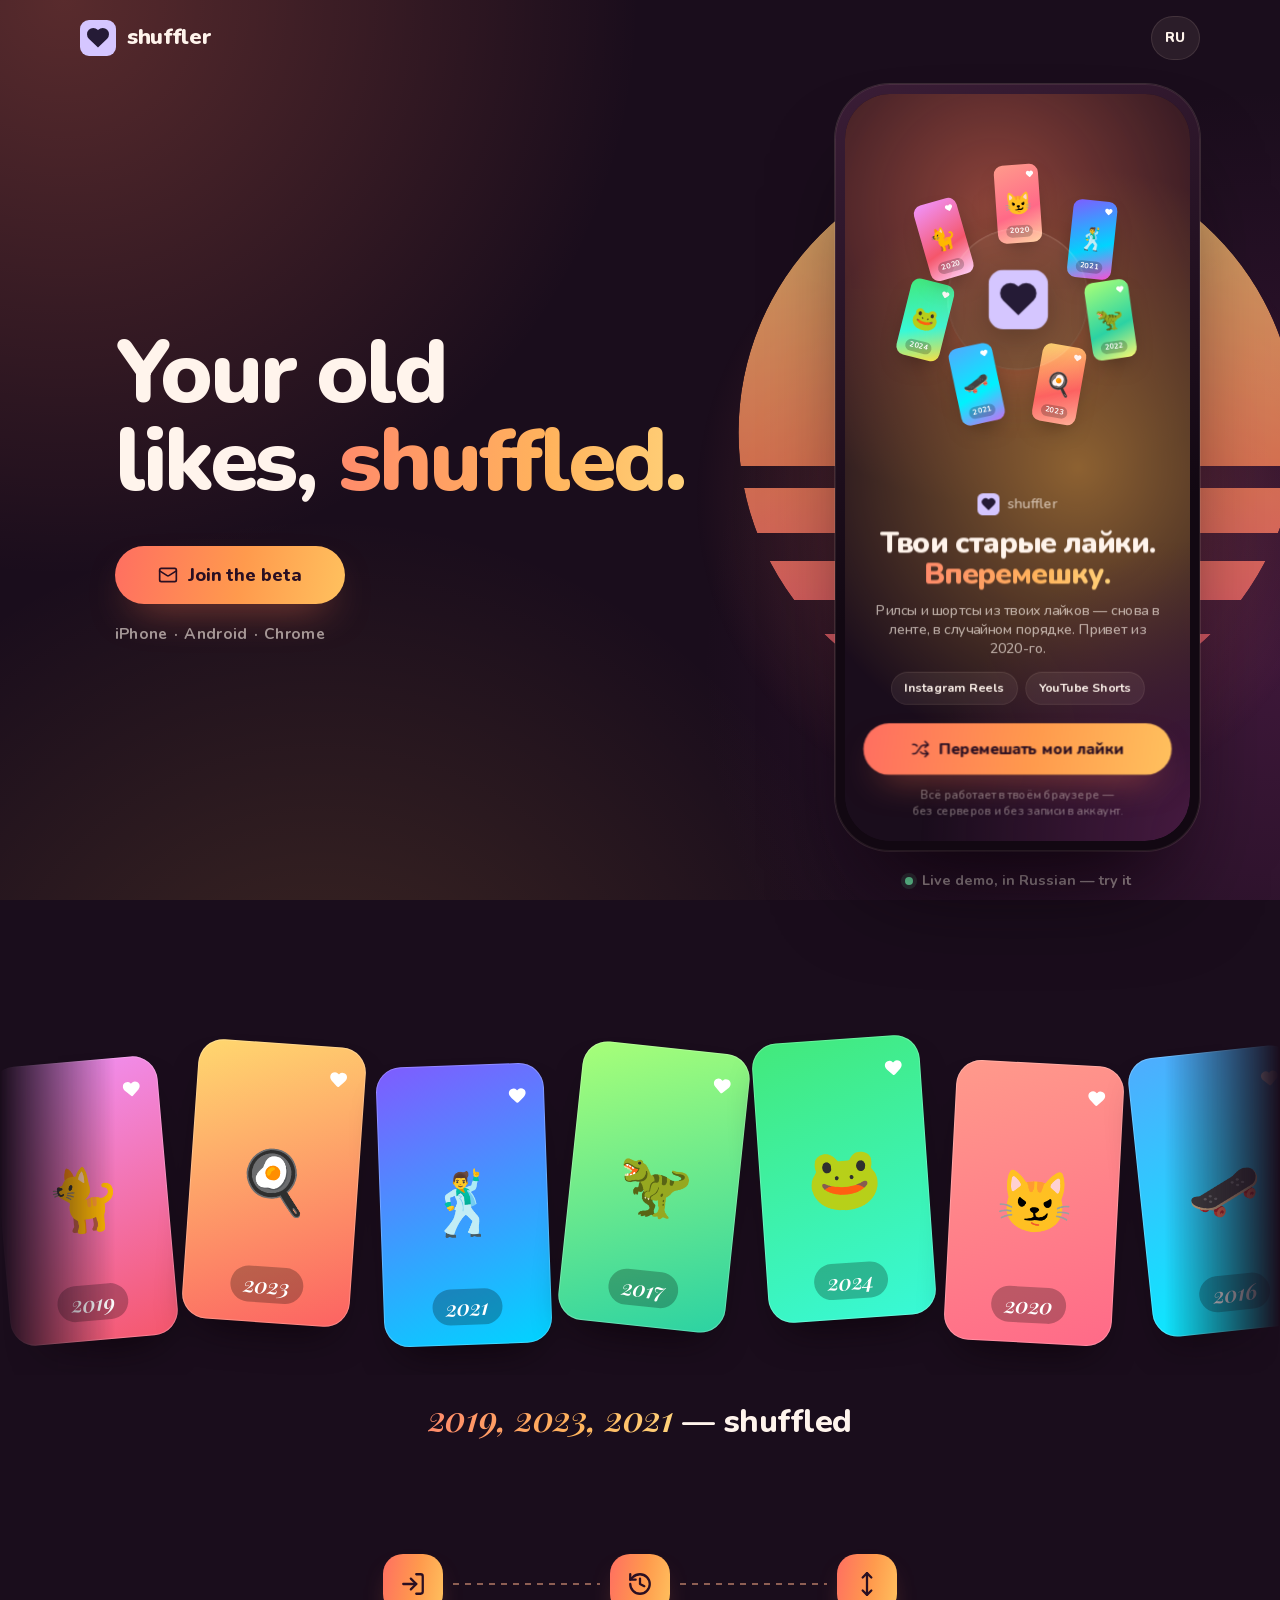
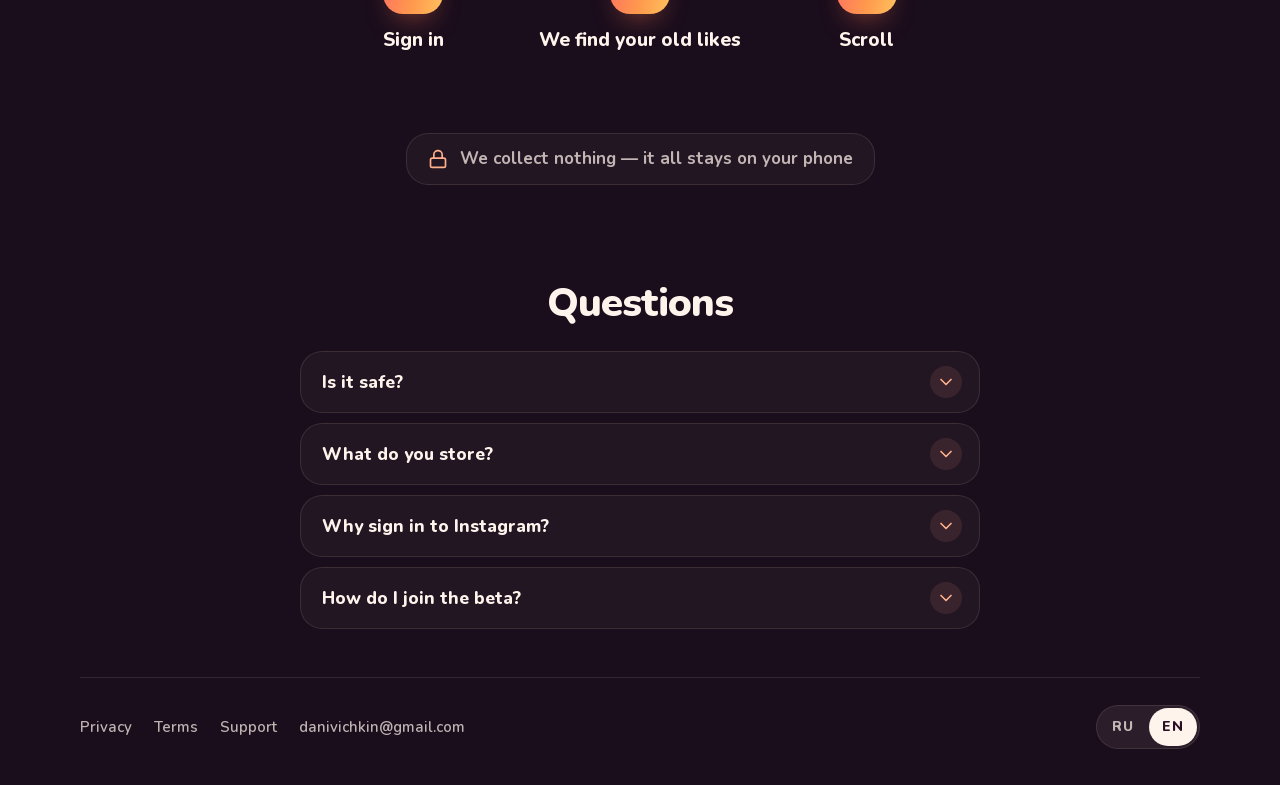
==== commit 1327d4b9: "Shorter landing with a years strip and FAQ" ====
--- a/en/index.html
+++ b/en/index.html
@@ -6,7 +6,7 @@
   <meta name="color-scheme" content="dark">
   <meta name="theme-color" content="#1a0d1c">
   <title>Shuffler — your old likes, shuffled</title>
-  <meta name="description" content="Shuffler brings back the Reels and Shorts you once liked — one calm feed, no repeats. No ads, no tracking: your library lives only on your device.">
+  <meta name="description" content="The Reels and Shorts you once liked, shuffled. We collect nothing: everything stays on your phone.">
   <link rel="canonical" href="https://pac1man.github.io/shuffler/en/">
   <link rel="alternate" hreflang="ru" href="https://pac1man.github.io/shuffler/">
   <link rel="alternate" hreflang="en" href="https://pac1man.github.io/shuffler/en/">
@@ -16,7 +16,7 @@
   <meta property="og:locale" content="en_US">
   <meta property="og:locale:alternate" content="ru_RU">
   <meta property="og:title" content="Shuffler — your old likes, shuffled">
-  <meta property="og:description" content="The Reels and Shorts you once liked, back in one calm feed. Remember this?">
+  <meta property="og:description" content="The Reels and Shorts you once liked, shuffled.">
   <meta property="og:url" content="https://pac1man.github.io/shuffler/en/">
   <meta property="og:image" content="https://pac1man.github.io/shuffler/assets/og-en.jpg">
   <meta property="og:image:width" content="1200">
@@ -34,264 +34,105 @@
     <!-- Icons: Lucide (ISC License, see ../assets/LICENSE-lucide.txt). Logo: Shuffler. -->
     <symbol id="logo" viewBox="0 0 64 64"><rect width="64" height="64" rx="16" fill="#D5C6FF"/><path d="M32 49 15.7 33.2a11.1 11.1 0 0 1 0-15.7 11.1 11.1 0 0 1 15.7 0l.6.6.6-.6a11.1 11.1 0 0 1 15.7 15.7L32 49Z" fill="#251B36"/></symbol>
     <symbol id="i-heart" viewBox="0 0 24 24"><path d="M2 9.5a5.5 5.5 0 0 1 9.591-3.676.56.56 0 0 0 .818 0A5.49 5.49 0 0 1 22 9.5c0 2.29-1.5 4-3 5.5l-5.492 5.313a2 2 0 0 1-3 .019L5 15c-1.5-1.5-3-3.2-3-5.5"/></symbol>
+    <symbol id="i-chevron-down" viewBox="0 0 24 24"><path d="m6 9 6 6 6-6"/></symbol>
     <symbol id="i-mail" viewBox="0 0 24 24"><rect width="20" height="16" x="2" y="4" rx="2"/><path d="m22 7-8.97 5.7a1.94 1.94 0 0 1-2.06 0L2 7"/></symbol>
-    <symbol id="i-arrow-down" viewBox="0 0 24 24"><path d="M12 5v14"/><path d="m19 12-7 7-7-7"/></symbol>
-    <symbol id="i-arrow-right" viewBox="0 0 24 24"><path d="M5 12h14"/><path d="m12 5 7 7-7 7"/></symbol>
-    <symbol id="i-smartphone" viewBox="0 0 24 24"><rect width="14" height="20" x="5" y="2" rx="2" ry="2"/><path d="M12 18h.01"/></symbol>
-    <symbol id="i-monitor" viewBox="0 0 24 24"><rect width="20" height="14" x="2" y="3" rx="2"/><path d="M8 21h8"/><path d="M12 17v4"/></symbol>
-    <symbol id="i-shuffle" viewBox="0 0 24 24"><path d="m18 14 4 4-4 4"/><path d="m18 2 4 4-4 4"/><path d="M2 18h1.973a4 4 0 0 0 3.3-1.7l5.454-7.6a4 4 0 0 1 3.3-1.7H22"/><path d="M2 6h1.972a4 4 0 0 1 3.6 2.2"/><path d="M22 18h-6.041a4 4 0 0 1-3.3-1.8l-.359-.45"/></symbol>
-    <symbol id="i-move" viewBox="0 0 24 24"><path d="M12 2v20"/><path d="m8 18 4 4 4-4"/><path d="m8 6 4-4 4 4"/></symbol>
-    <symbol id="i-message" viewBox="0 0 24 24"><path d="M2.992 16.342a2 2 0 0 1 .094 1.167l-1.065 3.29a1 1 0 0 0 1.236 1.168l3.413-.998a2 2 0 0 1 1.099.092 10 10 0 1 0-4.777-4.719"/></symbol>
-    <symbol id="i-sliders" viewBox="0 0 24 24"><path d="M10 5H3"/><path d="M12 19H3"/><path d="M14 3v4"/><path d="M16 17v4"/><path d="M21 12h-9"/><path d="M21 19h-5"/><path d="M21 5h-7"/><path d="M8 10v4"/><path d="M8 12H3"/></symbol>
-    <symbol id="i-info" viewBox="0 0 24 24"><circle cx="12" cy="12" r="10"/><path d="M12 16v-4"/><path d="M12 8h.01"/></symbol>
     <symbol id="i-login" viewBox="0 0 24 24"><path d="m10 17 5-5-5-5"/><path d="M15 12H3"/><path d="M15 3h4a2 2 0 0 1 2 2v14a2 2 0 0 1-2 2h-4"/></symbol>
     <symbol id="i-history" viewBox="0 0 24 24"><path d="M3 12a9 9 0 1 0 9-9 9.75 9.75 0 0 0-6.74 2.74L3 8"/><path d="M3 3v5h5"/><path d="M12 7v5l4 2"/></symbol>
-    <symbol id="i-cloud-off" viewBox="0 0 24 24"><path d="m2 2 20 20"/><path d="M5.782 5.782A7 7 0 0 0 9 19h8.5a4.5 4.5 0 0 0 1.307-.193"/><path d="M21.532 16.5A4.5 4.5 0 0 0 17.5 10h-1.79A7.008 7.008 0 0 0 10 5.07"/></symbol>
-    <symbol id="i-eye-off" viewBox="0 0 24 24"><path d="M10.733 5.076a10.744 10.744 0 0 1 11.205 6.575 1 1 0 0 1 0 .696 10.747 10.747 0 0 1-1.444 2.49"/><path d="M14.084 14.158a3 3 0 0 1-4.242-4.242"/><path d="M17.479 17.499a10.75 10.75 0 0 1-15.417-5.151 1 1 0 0 1 0-.696 10.75 10.75 0 0 1 4.446-5.143"/><path d="m2 2 20 20"/></symbol>
-    <symbol id="i-external" viewBox="0 0 24 24"><path d="M15 3h6v6"/><path d="M10 14 21 3"/><path d="M18 13v6a2 2 0 0 1-2 2H5a2 2 0 0 1-2-2V8a2 2 0 0 1 2-2h6"/></symbol>
-    <symbol id="i-chevron-down" viewBox="0 0 24 24"><path d="m6 9 6 6 6-6"/></symbol>
+    <symbol id="i-move" viewBox="0 0 24 24"><path d="M12 2v20"/><path d="m8 18 4 4 4-4"/><path d="m8 6 4-4 4 4"/></symbol>
+    <symbol id="i-lock" viewBox="0 0 24 24"><rect width="18" height="11" x="3" y="11" rx="2" ry="2"/><path d="M7 11V7a5 5 0 0 1 10 0v4"/></symbol>
   </svg>
 
   <a class="skip" href="#main">Skip to content</a>
   <div class="ambient" aria-hidden="true"><i></i><i></i><i></i></div>
 
-  <header class="top">
-    <div class="wrap top-in">
-      <a class="brand" href="index.html" aria-label="Shuffler — home"><svg class="logo" viewBox="0 0 64 64" aria-hidden="true"><use href="#logo"/></svg>shuffler</a>
-      <nav class="top-nav" aria-label="Sections">
-        <a href="#demo">Preview</a>
-        <a href="#how">How it works</a>
-        <a href="#privacy">Privacy</a>
-        <a href="#faq">FAQ</a>
-      </nav>
-      <div class="top-actions">
-        <a class="lang" href="../index.html" hreflang="ru" lang="ru" aria-label="RU — русская версия">RU</a>
-        <a class="btn btn-primary top-cta" href="mailto:danivichkin@gmail.com?subject=Shuffler%20beta">Join the beta</a>
-      </div>
-    </div>
+  <header class="top wrap">
+    <a class="brand" href="index.html" aria-label="Shuffler — home"><svg class="logo" viewBox="0 0 64 64" aria-hidden="true"><use href="#logo"/></svg>shuffler</a>
+    <a class="lang" href="../index.html" hreflang="ru" lang="ru" aria-label="Русская версия">RU</a>
   </header>
 
   <main id="main">
-    <!-- ============================== HERO ============================== -->
-    <section class="hero" aria-labelledby="hero-title">
-      <div class="wrap hero-grid">
-        <div class="hero-copy">
-          <p class="kicker">remember this?</p>
-          <h1 id="hero-title">Your old likes. <span class="grad">Shuffled.</span></h1>
-          <p class="hero-sub">The Reels and Shorts you once liked, back in one calm feed. Only your own likes — in random order, never repeating.</p>
-          <div class="hero-ctas">
-            <a class="btn btn-primary" href="mailto:danivichkin@gmail.com?subject=Shuffler%20beta"><svg class="ic" aria-hidden="true"><use href="#i-mail"/></svg>Join the beta</a>
-            <a class="btn btn-ghost" href="#demo"><svg class="ic" aria-hidden="true"><use href="#i-arrow-down"/></svg>See the preview</a>
-          </div>
-          <div class="platforms">
-            <span class="platforms-label" id="platforms-label">Works on</span>
-            <ul class="chips" aria-labelledby="platforms-label">
-              <li class="chip"><svg class="ic" aria-hidden="true"><use href="#i-smartphone"/></svg>iPhone <small>TestFlight beta</small></li>
-              <li class="chip"><svg class="ic" aria-hidden="true"><use href="#i-smartphone"/></svg>Android</li>
-              <li class="chip"><svg class="ic" aria-hidden="true"><use href="#i-monitor"/></svg>Chrome <small>extension</small></li>
-            </ul>
+    <section class="hero wrap" aria-labelledby="hero-title">
+      <div class="hero-copy">
+        <h1 id="hero-title">Your old likes, <span class="grad">shuffled.</span></h1>
+        <a class="btn btn-primary" href="mailto:danivichkin@gmail.com?subject=Shuffler%20beta"><svg class="ic" aria-hidden="true"><use href="#i-mail"/></svg>Join the beta</a>
+        <p class="platforms">iPhone · Android · Chrome</p>
+      </div>
+
+      <figure class="phone-stage">
+        <div class="sun-glow" aria-hidden="true"></div>
+        <div class="sun" aria-hidden="true"></div>
+        <div class="phone">
+          <div class="phone-screen">
+            <iframe src="../preview/index.html?embed=1" title="Live Shuffler demo (in Russian)" referrerpolicy="no-referrer"></iframe>
           </div>
         </div>
+        <figcaption class="phone-caption">Live demo, in Russian — try it</figcaption>
+      </figure>
+    </section>
 
-        <div class="hero-art" aria-hidden="true">
-          <div class="sun-glow"></div>
-          <div class="sun"></div>
-          <div class="horizon"></div>
-          <div class="pc pc-1"><div class="pc-in" style="--c1:#f093fb;--c2:#f5576c;--c3:#ffd1ff"><span class="pc-h"><svg viewBox="0 0 24 24"><use href="#i-heart"/></svg></span><span class="pc-e">🐈</span><span class="pc-y">2019</span></div></div>
-          <div class="pc pc-2"><div class="pc-in" style="--c1:#7f5cff;--c2:#00d4ff;--c3:#ff4fd8"><span class="pc-h"><svg viewBox="0 0 24 24"><use href="#i-heart"/></svg></span><span class="pc-e">🕺</span><span class="pc-y">2021</span></div></div>
-          <div class="pc pc-3"><div class="pc-in" style="--c1:#ffd86f;--c2:#fc6262;--c3:#ffb199"><span class="pc-h"><svg viewBox="0 0 24 24"><use href="#i-heart"/></svg></span><span class="pc-e">🍳</span><span class="pc-y">2023</span></div></div>
-          <svg class="hero-logo" viewBox="0 0 64 64"><use href="#logo"/></svg>
-          <p class="liked"><svg viewBox="0 0 24 24"><use href="#i-heart"/></svg>Liked in <i>2019</i></p>
+    <section class="years" aria-label="Likes from different years, mixed">
+      <div class="strip" aria-hidden="true">
+        <div class="strip-track">
+          <ul class="strip-set">
+            <li class="rc" style="--c1:#f093fb;--c2:#f5576c;--r:-5deg;--y:10px"><span class="rc-e">🐈</span><svg class="rc-h" viewBox="0 0 24 24"><use href="#i-heart"/></svg><b class="rc-y">2019</b></li>
+            <li class="rc" style="--c1:#ffd86f;--c2:#fc6262;--r:4deg;--y:-8px"><span class="rc-e">🍳</span><svg class="rc-h" viewBox="0 0 24 24"><use href="#i-heart"/></svg><b class="rc-y">2023</b></li>
+            <li class="rc" style="--c1:#7f5cff;--c2:#00d4ff;--r:-2deg;--y:14px"><span class="rc-e">🕺</span><svg class="rc-h" viewBox="0 0 24 24"><use href="#i-heart"/></svg><b class="rc-y">2021</b></li>
+            <li class="rc" style="--c1:#a8ff78;--c2:#2bd2a3;--r:6deg;--y:-4px"><span class="rc-e">🦖</span><svg class="rc-h" viewBox="0 0 24 24"><use href="#i-heart"/></svg><b class="rc-y">2017</b></li>
+            <li class="rc" style="--c1:#43e97b;--c2:#38f9d7;--r:-4deg;--y:-12px"><span class="rc-e">🐸</span><svg class="rc-h" viewBox="0 0 24 24"><use href="#i-heart"/></svg><b class="rc-y">2024</b></li>
+            <li class="rc" style="--c1:#ff9a8b;--c2:#ff6a88;--r:3deg;--y:12px"><span class="rc-e">😼</span><svg class="rc-h" viewBox="0 0 24 24"><use href="#i-heart"/></svg><b class="rc-y">2020</b></li>
+            <li class="rc" style="--c1:#4facfe;--c2:#00f2fe;--r:-6deg;--y:0px"><span class="rc-e">🛹</span><svg class="rc-h" viewBox="0 0 24 24"><use href="#i-heart"/></svg><b class="rc-y">2016</b></li>
+            <li class="rc" style="--c1:#a18cd1;--c2:#fbc2eb;--r:2deg;--y:-10px"><span class="rc-e">🎧</span><svg class="rc-h" viewBox="0 0 24 24"><use href="#i-heart"/></svg><b class="rc-y">2022</b></li>
+            <li class="rc" style="--c1:#66a6ff;--c2:#89f7fe;--r:-3deg;--y:8px"><span class="rc-e">🌊</span><svg class="rc-h" viewBox="0 0 24 24"><use href="#i-heart"/></svg><b class="rc-y">2025</b></li>
+            <li class="rc" style="--c1:#f6d365;--c2:#fda085;--r:5deg;--y:-6px"><span class="rc-e">🍕</span><svg class="rc-h" viewBox="0 0 24 24"><use href="#i-heart"/></svg><b class="rc-y">2018</b></li>
+          </ul>
+          <ul class="strip-set">
+            <li class="rc" style="--c1:#f093fb;--c2:#f5576c;--r:-5deg;--y:10px"><span class="rc-e">🐈</span><svg class="rc-h" viewBox="0 0 24 24"><use href="#i-heart"/></svg><b class="rc-y">2019</b></li>
+            <li class="rc" style="--c1:#ffd86f;--c2:#fc6262;--r:4deg;--y:-8px"><span class="rc-e">🍳</span><svg class="rc-h" viewBox="0 0 24 24"><use href="#i-heart"/></svg><b class="rc-y">2023</b></li>
+            <li class="rc" style="--c1:#7f5cff;--c2:#00d4ff;--r:-2deg;--y:14px"><span class="rc-e">🕺</span><svg class="rc-h" viewBox="0 0 24 24"><use href="#i-heart"/></svg><b class="rc-y">2021</b></li>
+            <li class="rc" style="--c1:#a8ff78;--c2:#2bd2a3;--r:6deg;--y:-4px"><span class="rc-e">🦖</span><svg class="rc-h" viewBox="0 0 24 24"><use href="#i-heart"/></svg><b class="rc-y">2017</b></li>
+            <li class="rc" style="--c1:#43e97b;--c2:#38f9d7;--r:-4deg;--y:-12px"><span class="rc-e">🐸</span><svg class="rc-h" viewBox="0 0 24 24"><use href="#i-heart"/></svg><b class="rc-y">2024</b></li>
+            <li class="rc" style="--c1:#ff9a8b;--c2:#ff6a88;--r:3deg;--y:12px"><span class="rc-e">😼</span><svg class="rc-h" viewBox="0 0 24 24"><use href="#i-heart"/></svg><b class="rc-y">2020</b></li>
+            <li class="rc" style="--c1:#4facfe;--c2:#00f2fe;--r:-6deg;--y:0px"><span class="rc-e">🛹</span><svg class="rc-h" viewBox="0 0 24 24"><use href="#i-heart"/></svg><b class="rc-y">2016</b></li>
+            <li class="rc" style="--c1:#a18cd1;--c2:#fbc2eb;--r:2deg;--y:-10px"><span class="rc-e">🎧</span><svg class="rc-h" viewBox="0 0 24 24"><use href="#i-heart"/></svg><b class="rc-y">2022</b></li>
+            <li class="rc" style="--c1:#66a6ff;--c2:#89f7fe;--r:-3deg;--y:8px"><span class="rc-e">🌊</span><svg class="rc-h" viewBox="0 0 24 24"><use href="#i-heart"/></svg><b class="rc-y">2025</b></li>
+            <li class="rc" style="--c1:#f6d365;--c2:#fda085;--r:5deg;--y:-6px"><span class="rc-e">🍕</span><svg class="rc-h" viewBox="0 0 24 24"><use href="#i-heart"/></svg><b class="rc-y">2018</b></li>
+          </ul>
         </div>
       </div>
+      <p class="years-cap wrap"><span class="yrs">2019, 2023, 2021</span> — shuffled</p>
     </section>
 
-    <!-- ============================ PREVIEW ============================= -->
-    <section class="section" id="preview" aria-labelledby="preview-title">
-      <div class="wrap preview-grid">
-        <div class="preview-head reveal">
-          <p class="kicker">live demo</p>
-          <h2 class="h2" id="preview-title">Try it right here</h2>
-          <p class="lead">This is an interactive mock-up of the app: the same design and the same gestures — only the videos are made up.</p>
-        </div>
-        <figure class="phone-stage" id="demo">
-          <div class="phone">
-            <div class="phone-screen">
-              <iframe src="../preview/index.html?embed=1" title="Interactive Shuffler demo (in Russian)" loading="lazy" referrerpolicy="no-referrer"></iframe>
-            </div>
-          </div>
-          <figcaption class="phone-caption">Demo in Russian · all data invented</figcaption>
-        </figure>
-        <div class="preview-more reveal">
-          <ul class="tips">
-            <li><span class="tip-ic"><svg class="ic" aria-hidden="true"><use href="#i-shuffle"/></svg></span>Tap the big orange button to start</li>
-            <li><span class="tip-ic"><svg class="ic" aria-hidden="true"><use href="#i-move"/></svg></span>Swipe or scroll for the next video</li>
-            <li><span class="tip-ic"><svg class="ic" aria-hidden="true"><use href="#i-heart"/></svg></span>Double-tap to like</li>
-            <li><span class="tip-ic"><svg class="ic" aria-hidden="true"><use href="#i-sliders"/></svg></span>Comments and settings work like in the app</li>
-          </ul>
-          <p class="note"><svg class="ic" aria-hidden="true"><use href="#i-info"/></svg><span>The demo interface is in Russian for now. Everything in it is invented: gradients instead of videos, emoji, made-up captions, names and comments. Real videos appear only in the app — from your own likes.</span></p>
-          <a class="text-link" href="../preview/index.html">Open the demo full screen<svg class="ic" aria-hidden="true"><use href="#i-arrow-right"/></svg></a>
-        </div>
-      </div>
+    <section class="wrap how" aria-label="How it works">
+      <ol class="steps">
+        <li><span class="step-ic"><svg class="ic" aria-hidden="true"><use href="#i-login"/></svg></span>Sign in</li>
+        <li><span class="step-ic"><svg class="ic" aria-hidden="true"><use href="#i-history"/></svg></span>We find your old likes</li>
+        <li><span class="step-ic"><svg class="ic" aria-hidden="true"><use href="#i-move"/></svg></span>Scroll</li>
+      </ol>
+      <p class="privacy"><svg class="ic" aria-hidden="true"><use href="#i-lock"/></svg>We collect nothing — it all stays on your phone</p>
     </section>
 
-    <!-- ========================== HOW IT WORKS ========================== -->
-    <section class="section" id="how" aria-labelledby="how-title">
-      <div class="wrap">
-        <div class="reveal">
-          <p class="kicker">three steps</p>
-          <h2 class="h2" id="how-title">How it works</h2>
-        </div>
-        <ol class="steps">
-          <li class="step reveal">
-            <span class="step-n" aria-hidden="true">1</span>
-            <span class="step-ic"><svg class="ic" aria-hidden="true"><use href="#i-login"/></svg></span>
-            <h3>Sign in on the platform’s own page</h3>
-            <p>Instagram or Google show their usual sign-in page; in Chrome, the sign-in you already have in the browser is enough. Your password is typed only there — Shuffler never sees it.</p>
-          </li>
-          <li class="step reveal">
-            <span class="step-n" aria-hidden="true">2</span>
-            <span class="step-ic"><svg class="ic" aria-hidden="true"><use href="#i-history"/></svg></span>
-            <h3>We find your old likes</h3>
-            <p>Shuffler gathers the list of Reels and Shorts you liked — right on your device.</p>
-          </li>
-          <li class="step reveal">
-            <span class="step-n" aria-hidden="true">3</span>
-            <span class="step-ic"><svg class="ic" aria-hidden="true"><use href="#i-shuffle"/></svg></span>
-            <h3>Swipe — no repeats</h3>
-            <p>Random order, and nothing repeats until the round is over. Then a new round starts, in a different order.</p>
-          </li>
-        </ol>
-      </div>
-    </section>
-
-    <!-- ======================= NOSTALGIA BY YEARS ======================= -->
-    <section class="section" id="years" aria-labelledby="years-title">
-      <div class="wrap">
-        <div class="reveal">
-          <p class="kicker">nostalgia, year by year</p>
-          <h2 class="h2" id="years-title">The oldest come first</h2>
-          <p class="lead">The feed opens with likes from years ago: the first memes, the sound of that one summer, the cat still waiting for the bus. Recent ones are there too — just a little later.</p>
-        </div>
-        <ol class="years reveal" aria-label="Feed order: from old likes to new ones">
-          <li class="yr-card is-first"><span class="yr-art" style="--c1:#f093fb;--c2:#f5576c" aria-hidden="true">🐈<span class="yr-tag">first</span></span><b>2019</b></li>
-          <li class="yr-card"><span class="yr-art" style="--c1:#ff9a8b;--c2:#ff6a88" aria-hidden="true">😼</span><b>2020</b></li>
-          <li class="yr-card"><span class="yr-art" style="--c1:#7f5cff;--c2:#00d4ff;opacity:.92" aria-hidden="true">🕺</span><b>2021</b></li>
-          <li class="yr-card"><span class="yr-art" style="--c1:#a8ff78;--c2:#2bd2a3;opacity:.84" aria-hidden="true">🦖</span><b>2022</b></li>
-          <li class="yr-card"><span class="yr-art" style="--c1:#ffd86f;--c2:#fc6262;opacity:.74" aria-hidden="true">🍳</span><b>2023</b></li>
-          <li class="yr-card"><span class="yr-art" style="--c1:#43e97b;--c2:#38f9d7;opacity:.64" aria-hidden="true">🐸</span><b>2024</b></li>
-          <li class="yr-card"><span class="yr-art" style="--c1:#4facfe;--c2:#00f2fe;opacity:.54" aria-hidden="true">🛹</span><b>2025</b></li>
-          <li class="yr-card"><span class="yr-art" style="--c1:#a18cd1;--c2:#fbc2eb;opacity:.44" aria-hidden="true">🎧</span><b>2026</b></li>
-        </ol>
-        <p class="years-axis" aria-hidden="true"><span>older</span><span></span><span>newer</span></p>
-        <div class="years-foot reveal">
-          <p class="liked"><svg viewBox="0 0 24 24" aria-hidden="true"><use href="#i-heart"/></svg>Liked in <i>2019</i></p>
-          <p>Every video shows the year you liked it.</p>
-        </div>
-      </div>
-    </section>
-
-    <!-- ============================ PRIVACY ============================= -->
-    <section class="section" id="privacy" aria-labelledby="privacy-title">
-      <div class="wrap">
-        <div class="privacy-card reveal">
-          <div>
-            <p class="kicker">privacy</p>
-            <h2 class="h2" id="privacy-title">Everything stays with you</h2>
-            <p class="lead">Shuffler isn’t a social network or a service with an account. It’s a calm way to rewatch what you already liked.</p>
-            <a class="text-link" href="privacy.html">Privacy Policy<svg class="ic" aria-hidden="true"><use href="#i-arrow-right"/></svg></a>
-          </div>
-          <ul class="facts">
-            <li class="fact"><span class="fact-ic"><svg class="ic" aria-hidden="true"><use href="#i-smartphone"/></svg></span><b>Your library stays on your device</b><span>Your likes, watch history and settings are stored with you, not with us.</span></li>
-            <li class="fact"><span class="fact-ic"><svg class="ic" aria-hidden="true"><use href="#i-cloud-off"/></svg></span><b>No servers of ours</b><span>Shuffler doesn’t send your data to us — we have nowhere to keep it.</span></li>
-            <li class="fact"><span class="fact-ic"><svg class="ic" aria-hidden="true"><use href="#i-eye-off"/></svg></span><b>No ads, no tracking</b><span>No banners, no analytics, no third-party pixels — in the app or on this site.</span></li>
-            <li class="fact"><span class="fact-ic"><svg class="ic" aria-hidden="true"><use href="#i-external"/></svg></span><b>Every video links to its original</b><span>Shuffler downloads nothing: videos stream from the platform where they were posted and open there in one tap.</span></li>
-          </ul>
-        </div>
-        <p class="indie reveal"><svg class="ic" aria-hidden="true"><use href="#i-info"/></svg><span><b>Shuffler is an independent project.</b> It is not affiliated with, sponsored or endorsed by Meta, Instagram, Google or YouTube. Platform names are mentioned only to explain where your likes come from; they are trademarks of their owners.</span></p>
-      </div>
-    </section>
-
-    <!-- ============================== FAQ =============================== -->
-    <section class="section" id="faq" aria-labelledby="faq-title">
-      <div class="wrap faq-grid">
-        <div class="reveal">
-          <p class="kicker">questions</p>
-          <h2 class="h2" id="faq-title">The short version</h2>
-          <p class="lead">Didn’t find an answer? Write to <a href="mailto:danivichkin@gmail.com">danivichkin@gmail.com</a>.</p>
-        </div>
-        <div class="faq-list reveal">
-          <details name="faq">
-            <summary>Is it safe?<svg class="ic" aria-hidden="true"><use href="#i-chevron-down"/></svg></summary>
-            <div class="faq-a"><p>You sign in on the official Instagram or Google page, so Shuffler never sees or stores your password. The app reads your list of likes and doesn’t post or change anything in your account unless you explicitly ask it to.</p></div>
-          </details>
-          <details name="faq">
-            <summary>What do you store?<svg class="ic" aria-hidden="true"><use href="#i-chevron-down"/></svg></summary>
-            <div class="faq-a"><p>Nothing on our side — Shuffler has no servers. Your library of likes, what you’ve watched and your settings live only on your device and are removed together with the app or extension.</p><p>Details are in the <a href="privacy.html">Privacy Policy</a>.</p></div>
-          </details>
-          <details name="faq">
-            <summary>Why do I need to sign in?<svg class="ic" aria-hidden="true"><use href="#i-chevron-down"/></svg></summary>
-            <div class="faq-a"><p>Your likes are visible only to you. To find them, Shuffler opens them on your behalf — the same way the platform itself does. Without signing in, the list of likes simply isn’t available.</p></div>
-          </details>
-          <details name="faq">
-            <summary>Which platforms are supported?<svg class="ic" aria-hidden="true"><use href="#i-chevron-down"/></svg></summary>
-            <div class="faq-a"><p>Likes from Instagram Reels and YouTube Shorts. Shuffler itself runs on iPhone (TestFlight beta), on Android and as a Chrome extension.</p></div>
-          </details>
-          <details name="faq">
-            <summary>How do I report a problem?<svg class="ic" aria-hidden="true"><use href="#i-chevron-down"/></svg></summary>
-            <div class="faq-a"><p>In the app: Settings → Report a problem. Or write to <a href="mailto:danivichkin@gmail.com?subject=Shuffler">danivichkin@gmail.com</a>. More on the <a href="support.html">Support page</a>.</p></div>
-          </details>
-        </div>
-      </div>
-    </section>
-
-    <!-- ============================= OUTRO ============================== -->
-    <section class="outro" aria-labelledby="outro-title">
-      <div class="wrap reveal">
-        <svg class="logo" viewBox="0 0 64 64" aria-hidden="true"><use href="#logo"/></svg>
-        <h2 class="outro-q grad" id="outro-title">Remember this?</h2>
-        <p>Shuffler is in beta. Drop us a line and we’ll send you an invite for iPhone, Android or Chrome.</p>
-        <a class="btn btn-primary" href="mailto:danivichkin@gmail.com?subject=Shuffler%20beta"><svg class="ic" aria-hidden="true"><use href="#i-mail"/></svg>Join the beta</a>
+    <section class="faq wrap" aria-labelledby="faq-title">
+      <h2 class="faq-title" id="faq-title">Questions</h2>
+      <div class="faq-list">
+        <details name="faq"><summary>Is it safe?<svg class="ic" aria-hidden="true"><use href="#i-chevron-down"/></svg></summary><p>You sign in on the official Instagram or Google page. Shuffler never sees your password.</p></details>
+        <details name="faq"><summary>What do you store?<svg class="ic" aria-hidden="true"><use href="#i-chevron-down"/></svg></summary><p>Nothing: your likes, history and settings stay on your phone. Details in the <a href="privacy.html">privacy policy</a>.</p></details>
+        <details name="faq"><summary>Why sign in to Instagram?<svg class="ic" aria-hidden="true"><use href="#i-chevron-down"/></svg></summary><p>Your likes are visible only to you — without signing in, they can’t be found.</p></details>
+        <details name="faq"><summary>How do I join the beta?<svg class="ic" aria-hidden="true"><use href="#i-chevron-down"/></svg></summary><p>Email <a href="mailto:danivichkin@gmail.com?subject=Shuffler%20beta">danivichkin@gmail.com</a> and we’ll send an invite for iPhone, Android or Chrome.</p></details>
       </div>
     </section>
   </main>
 
-  <footer class="foot">
-    <div class="wrap">
-      <div class="foot-grid">
-        <div class="foot-brand">
-          <a class="brand" href="index.html"><svg class="logo" viewBox="0 0 64 64" aria-hidden="true"><use href="#logo"/></svg>shuffler</a>
-          <p>Your old likes. Shuffled.</p>
-        </div>
-        <nav aria-labelledby="foot-docs">
-          <h2 id="foot-docs">Legal &amp; help</h2>
-          <ul>
-            <li><a href="privacy.html">Privacy Policy</a></li>
-            <li><a href="terms.html">Terms of Use</a></li>
-            <li><a href="support.html">Support</a></li>
-          </ul>
-        </nav>
-        <nav aria-labelledby="foot-ru" lang="ru">
-          <h2 id="foot-ru">По-русски</h2>
-          <ul>
-            <li><a href="../ru/privacy.html" hreflang="ru">Конфиденциальность</a></li>
-            <li><a href="../ru/terms.html" hreflang="ru">Условия использования</a></li>
-            <li><a href="../ru/support.html" hreflang="ru">Поддержка</a></li>
-          </ul>
-        </nav>
-        <div>
-          <h2>Contact</h2>
-          <ul>
-            <li><a href="mailto:danivichkin@gmail.com">danivichkin@gmail.com</a></li>
-            <li><a href="../index.html" hreflang="ru" lang="ru">Русская версия</a></li>
-          </ul>
-        </div>
-      </div>
-      <div class="foot-bottom">
-        <span>© 2026 Shuffler</span>
-        <span>Not affiliated with Meta, Instagram, Google or YouTube.</span>
-      </div>
-    </div>
+  <footer class="foot wrap">
+    <nav class="foot-links" aria-label="Legal and contact">
+      <a href="privacy.html">Privacy</a>
+      <a href="terms.html">Terms</a>
+      <a href="support.html">Support</a>
+      <a href="mailto:danivichkin@gmail.com">danivichkin@gmail.com</a>
+    </nav>
+    <nav class="langs" aria-label="Language">
+      <a href="../index.html" hreflang="ru" lang="ru">RU</a>
+      <span aria-current="page">EN</span>
+    </nav>
   </footer>
 </body>
 </html>
--- a/assets/landing.css
+++ b/assets/landing.css
@@ -4,38 +4,30 @@
 :root {
   color-scheme: dark;
   --bg: #1a0d1c;
-  --bg-deep: #130914;
   --ink: #fff4ec;
   --ink-2: rgb(255 244 236 / .72);
   --ink-3: rgb(255 244 236 / .58);
   --line: rgb(255 225 205 / .11);
-  --line-2: rgb(255 225 205 / .18);
   --surface: rgb(255 225 205 / .045);
   --surface-2: rgb(255 225 205 / .08);
   --accent: #ffb08a;
-  --accent-2: #ffc15e;
-  --coral: #ff7a59;
-  --heart: #ff5470;
   --grad-text: linear-gradient(95deg, #ff8a6b, #ffb35c 60%, #ffd27a);
   --cta-bg: linear-gradient(100deg, #ff6f61 0%, #ff9a4d 55%, #ffc15e 100%);
   --cta-ink: #2a0f22;
   --cta-shadow: 0 18px 40px -18px rgb(255 120 80 / .65);
-  --logo-bg: #d5c6ff;
-  --logo-heart: #251b36;
   --font: "Nunito", -apple-system, BlinkMacSystemFont, "Segoe UI", system-ui, sans-serif;
   --font-serif: "Playfair Display", "Iowan Old Style", Georgia, "Times New Roman", serif;
   --font-emoji: "Apple Color Emoji", "Segoe UI Emoji", "Noto Color Emoji", sans-serif;
+  --heart: #ff5470;
   --ease-out: cubic-bezier(.2, .8, .2, 1);
   --gutter: 16px;
-  --wrap: 1160px;
-  --r-card: 28px;
+  --wrap: 1120px;
 }
 @media (min-width: 600px) { :root { --gutter: 24px; } }
 @media (min-width: 1000px) { :root { --gutter: 40px; } }
 
 *, *::before, *::after { box-sizing: border-box; }
 html { -webkit-text-size-adjust: 100%; text-size-adjust: 100%; }
-@media (prefers-reduced-motion: no-preference) { html { scroll-behavior: smooth; } }
 body {
   margin: 0;
   min-width: 320px;
@@ -44,16 +36,14 @@
   font: 500 17px/1.6 var(--font);
   -webkit-font-smoothing: antialiased;
   -moz-osx-font-smoothing: grayscale;
-  text-rendering: optimizeLegibility;
-}
-img, svg { display: block; max-width: 100%; }
+}
+main { overflow-x: clip; }   /* the sun and its glow may bleed past the gutters; never the page */
+svg { display: block; max-width: 100%; }
 a { color: inherit; }
 p { margin: 0; }
-h1, h2, h3 { margin: 0; text-wrap: balance; }
-p, li, dd { text-wrap: pretty; }
+h1, h2 { margin: 0; text-wrap: balance; }
 :focus-visible { outline: 2px solid var(--accent); outline-offset: 3px; border-radius: 6px; }
 ::selection { background: rgb(255 138 92 / .4); color: #fff; }
-.sr-only { position: absolute; width: 1px; height: 1px; margin: -1px; padding: 0; overflow: hidden; clip-path: inset(50%); white-space: nowrap; border: 0; }
 .skip {
   position: absolute; left: 12px; top: -60px; z-index: 50;
   padding: 10px 16px; border-radius: 12px;
@@ -62,17 +52,12 @@
 .skip:focus { top: 12px; }
 
 .ic { width: 20px; height: 20px; flex: none; fill: none; stroke: currentColor; stroke-width: 2; stroke-linecap: round; stroke-linejoin: round; }
-.logo { flex: none; }
+.grad { background: var(--grad-text); -webkit-background-clip: text; background-clip: text; color: transparent; }
+.wrap { width: 100%; max-width: calc(var(--wrap) + 2 * var(--gutter)); margin-inline: auto; padding-inline: var(--gutter); }
 
 /* ---------- ambient sunset glow behind everything ---------- */
 .ambient { position: fixed; inset: 0; z-index: -1; overflow: hidden; pointer-events: none; background: var(--bg); }
-.ambient i {
-  position: absolute;
-  width: 90vmax;
-  aspect-ratio: 1;
-  border-radius: 50%;
-  opacity: .5;
-}
+.ambient i { position: absolute; width: 90vmax; aspect-ratio: 1; border-radius: 50%; opacity: .5; }
 .ambient i:nth-child(1) { left: -40vmax; top: -45vmax; background: radial-gradient(closest-side, rgb(255 122 89 / .55), transparent); }
 .ambient i:nth-child(2) { right: -45vmax; top: 10vh; background: radial-gradient(closest-side, rgb(122 42 107 / .75), transparent); }
 .ambient i:nth-child(3) { left: -20vmax; bottom: -60vmax; background: radial-gradient(closest-side, rgb(255 181 71 / .32), transparent); }
@@ -83,269 +68,90 @@
 }
 @keyframes drift { to { translate: 6vmax 4vmax; scale: 1.08; } }
 
-.wrap { width: 100%; max-width: calc(var(--wrap) + 2 * var(--gutter)); margin-inline: auto; padding-inline: var(--gutter); }
-
-/* ---------- header ---------- */
-.top {
-  position: sticky;
-  top: 0;
-  z-index: 20;
-  background: rgb(26 13 28 / .72);
-  -webkit-backdrop-filter: blur(16px) saturate(1.3);
-  backdrop-filter: blur(16px) saturate(1.3);
-  border-bottom: 1px solid transparent;
-  transition: border-color .3s;
-}
-.top-in { display: flex; align-items: center; gap: 16px; height: 64px; }
-.brand { display: inline-flex; align-items: center; gap: 10px; text-decoration: none; font-weight: 800; font-size: 19px; letter-spacing: -.01em; }
-.brand .logo { width: 30px; height: 30px; }
-.top-nav { display: none; margin-left: auto; gap: 4px; }
-.top-nav a { padding: 8px 12px; border-radius: 99px; color: var(--ink-2); text-decoration: none; font-weight: 700; font-size: 15px; transition: color .2s, background-color .2s; }
-.top-nav a:hover { color: var(--ink); background: var(--surface-2); }
-.top-actions { margin-left: auto; display: flex; align-items: center; gap: 8px; }
-.top-nav + .top-actions { margin-left: 8px; }
+/* ---------- top bar: name + language ---------- */
+.top { display: flex; align-items: center; justify-content: space-between; gap: 16px; height: 76px; }
+.brand { display: inline-flex; align-items: center; gap: 11px; text-decoration: none; font-weight: 850; font-size: 22px; letter-spacing: -.015em; }
+.brand .logo { width: 36px; height: 36px; flex: none; }
 .lang {
   display: inline-grid; place-items: center;
-  min-width: 44px; height: 40px; padding: 0 12px;
+  min-width: 48px; height: 44px; padding: 0 14px;
   border-radius: 99px;
   text-decoration: none; font-weight: 800; font-size: 14px; letter-spacing: .04em;
-  color: var(--ink);
   background: var(--surface-2);
   box-shadow: inset 0 0 0 1px var(--line);
   transition: background-color .2s;
 }
 .lang:hover { background: rgb(255 225 205 / .14); }
-.top-actions .top-cta { display: none; height: 40px; padding: 0 18px; font-size: 15px; box-shadow: none; }
-@media (min-width: 600px) { .top-actions .top-cta { display: inline-flex; } }
-@media (min-width: 900px) { .top-nav { display: flex; } }
-
-/* ---------- buttons ---------- */
+
+/* ---------- button ---------- */
 .btn {
   display: inline-flex; align-items: center; justify-content: center; gap: 10px;
-  height: 56px; padding: 0 26px;
-  border-radius: 99px;
-  font: 800 17px/1 var(--font); letter-spacing: -.005em;
+  height: 58px; padding: 0 30px;
+  border-radius: 99px;
+  font: 800 18px/1 var(--font); letter-spacing: -.005em;
   text-decoration: none; white-space: nowrap;
-  transition: scale .35s cubic-bezier(.25, 1.3, .4, 1), filter .2s, background-color .2s;
+  transition: scale .35s cubic-bezier(.25, 1.3, .4, 1), filter .2s;
 }
 .btn:active { scale: .97; }
 .btn-primary { background: var(--cta-bg); color: var(--cta-ink); box-shadow: var(--cta-shadow); }
 .btn-primary:hover { filter: brightness(1.05); }
-.btn-ghost { background: var(--surface-2); color: var(--ink); box-shadow: inset 0 0 0 1px var(--line-2); }
-.btn-ghost:hover { background: rgb(255 225 205 / .13); }
-.btn .ic { width: 20px; height: 20px; }
-
-/* ---------- section scaffolding ---------- */
-section { position: relative; overflow-x: clip; }  /* decorative glows may bleed; never the page */
-.section { padding-block: clamp(64px, 9vw, 112px); scroll-margin-top: 64px; }
-.kicker {
-  display: inline-flex; align-items: center; gap: 8px;
-  margin-bottom: 14px;
-  font: italic 600 19px/1.2 var(--font-serif);
-  color: var(--accent);
-  letter-spacing: .005em;
-}
-.h2 { font-weight: 850; font-size: clamp(31px, 5.2vw, 50px); line-height: 1.06; letter-spacing: -.028em; }
-.lead { margin-top: 16px; color: var(--ink-2); font-size: clamp(17px, 1.9vw, 19px); max-width: 60ch; }
-.lead a { color: var(--accent); font-weight: 700; text-underline-offset: 3px; }
-.grad { background: var(--grad-text); -webkit-background-clip: text; background-clip: text; color: transparent; }
-
-/* ---------- hero ---------- */
-.hero { padding-top: clamp(28px, 6vw, 72px); padding-bottom: clamp(56px, 8vw, 104px); }
-.hero-grid { display: grid; gap: clamp(36px, 6vw, 64px); align-items: center; }
-.hero-copy { display: grid; justify-items: start; }
-.hero .kicker { font-size: 21px; margin-bottom: 18px; }
+
+/* ---------- hero: one line, one button, the live phone ---------- */
+.hero {
+  display: grid;
+  justify-items: center;
+  gap: 48px;
+  padding-top: clamp(20px, 5vw, 40px);
+}
+.hero-copy { display: grid; justify-items: center; text-align: center; }
 .hero h1 {
   font-weight: 850;
-  font-size: clamp(42px, 11.5vw, 84px);
-  line-height: .98;
+  font-size: clamp(42px, 11.4vw, 88px);
+  line-height: 1;
   letter-spacing: -.035em;
-}
-.hero h1 .grad { display: inline-block; padding-bottom: .06em; }
-.hero-sub { margin-top: 22px; max-width: 34ch; color: var(--ink-2); font-size: clamp(18px, 2.2vw, 21px); line-height: 1.5; }
-.hero-ctas { display: flex; flex-wrap: wrap; gap: 12px; margin-top: 32px; width: 100%; }
-.hero-ctas .btn { flex: 1 1 220px; }
-.platforms { margin-top: 26px; display: flex; flex-wrap: wrap; align-items: center; gap: 8px 8px; font-size: 14.5px; color: var(--ink-2); }
-.platforms-label { width: 100%; font-size: 13px; font-weight: 700; letter-spacing: .08em; text-transform: uppercase; color: var(--ink-3); }
-.chips { display: contents; }
-.chip {
-  display: inline-flex; align-items: center; gap: 7px;
-  height: 36px; padding: 0 14px 0 11px;
-  border-radius: 99px;
-  font-weight: 700; font-size: 14.5px; color: var(--ink);
-  background: var(--surface);
-  box-shadow: inset 0 0 0 1px var(--line);
-}
-.chip .ic { width: 17px; height: 17px; color: var(--accent); }
-.chip small { font-size: 13px; font-weight: 600; color: var(--ink-3); }
-
-@media (min-width: 600px) {
-  .hero-ctas { width: auto; }
-  .hero-ctas .btn { flex: 0 0 auto; }
-}
-@media (min-width: 960px) {
-  .hero-grid { grid-template-columns: minmax(0, 1.08fr) minmax(0, .92fr); }
-}
-
-/* hero art: a striped sunset, three liked postcards and the logo */
-.hero-art {
-  position: relative;
-  width: min(100%, 460px);
-  aspect-ratio: 1 / .96;
-  justify-self: center;
-  container-type: inline-size;
+  max-width: 11ch;
+}
+.hero h1 .grad { display: inline-block; padding-bottom: .08em; }
+.hero .btn { margin-top: 34px; min-width: 230px; }
+.platforms { margin-top: 18px; color: var(--ink-3); font-weight: 700; font-size: 15.5px; letter-spacing: .02em; word-spacing: .12em; }
+
+/* the phone: the demo renders at 375×812 and is scaled to --w */
+.phone-stage {
+  --w: 262px;
+  --s: .6987;   /* = --w / 375 */
+  position: relative;
+  margin: 0;
+  display: grid;
+  justify-items: center;
+}
+.sun-glow {
+  position: absolute; z-index: -1;
+  left: 50%; top: calc(var(--w) * -.1);
+  width: calc(var(--w) * 2.6); aspect-ratio: 1;
+  translate: -50% 0;
+  background: radial-gradient(closest-side, rgb(255 122 89 / .32), transparent 72%);
+  pointer-events: none;
 }
 .sun {
-  position: absolute;
-  left: 50%; bottom: 14%;
-  width: 78cqw; aspect-ratio: 1;
+  position: absolute; z-index: -1;
+  left: 50%; top: calc(var(--w) * .2);
+  width: calc(var(--w) * 1.62); aspect-ratio: 1;
   translate: -50% 0;
   border-radius: 50%;
   background: linear-gradient(180deg, #ffd27a 0%, #ff8a5c 55%, #ff5e7a 100%);
   -webkit-mask: linear-gradient(#000 0 56%, transparent 56% 60%, #000 60% 68%, transparent 68% 73%, #000 73% 80%, transparent 80% 86%, #000 86% 91%, transparent 91%);
   mask: linear-gradient(#000 0 56%, transparent 56% 60%, #000 60% 68%, transparent 68% 73%, #000 73% 80%, transparent 80% 86%, #000 86% 91%, transparent 91%);
-  opacity: .9;
-  filter: saturate(1.05);
-}
-.sun-glow {
-  position: absolute; left: 50%; bottom: 10%;
-  width: 110cqw; aspect-ratio: 1.6;
-  translate: -50% 0;
-  background: radial-gradient(closest-side, rgb(255 138 92 / .35), transparent 70%);
-}
-.horizon {
-  position: absolute; left: 4%; right: 4%; bottom: 14%;
-  height: 2px; border-radius: 2px;
-  background: linear-gradient(90deg, transparent, rgb(255 210 180 / .45) 20%, rgb(255 210 180 / .45) 80%, transparent);
-}
-.pc {
-  position: absolute;
-  left: 50%; bottom: 22%;
-  width: 30cqw; aspect-ratio: 9 / 15;
-  margin-left: -15cqw;
-  transform-origin: 50% 140%;
-  rotate: var(--r);
-}
-.pc-in {
-  position: absolute; inset: 0;
-  display: grid; place-items: center;
-  border-radius: 5cqw;
-  overflow: hidden;
-  background: linear-gradient(160deg, var(--c1), var(--c2) 62%, var(--c3, var(--c2)));
-  box-shadow: 0 22px 40px -18px rgb(20 0 10 / .7), inset 0 0 0 1px rgb(255 255 255 / .2);
-}
-.pc-e { font: 15cqw/1 var(--font-emoji); }
-.pc-h { position: absolute; top: 7%; right: 9%; width: 5.4cqw; color: #fff; }
-.pc-h svg { width: 100%; height: auto; fill: #fff; stroke: none; }
-.pc-y {
-  position: absolute; left: 50%; bottom: 7%;
-  translate: -50% 0;
-  padding: .3em .6em;
-  border-radius: 99px;
-  font: 800 4.4cqw/1 var(--font);
-  letter-spacing: .02em;
-  color: #fff;
-  background: rgb(0 0 0 / .22);
-}
-.pc { translate: var(--tx, 0) 0; }
-.pc-1 { --r: -13deg; --tx: -46%; }
-.pc-2 { --r: 0deg; z-index: 1; bottom: 26%; }
-.pc-3 { --r: 13deg; --tx: 46%; }
-.hero-logo {
-  position: absolute; left: 50%; bottom: 7%;
-  width: 21cqw; height: 21cqw;
-  translate: -50% 0;
-  z-index: 2;
-  filter: drop-shadow(0 14px 22px rgb(20 0 10 / .45));
-}
-.liked {
-  position: absolute; right: 0; top: 10%;
-  z-index: 3;
-  display: inline-flex; align-items: center; gap: 6px;
-  height: 36px; padding: 0 14px 0 12px;
-  border-radius: 99px;
-  font: 700 14px/1 var(--font);
-  white-space: nowrap;
-  color: var(--ink);
-  background: rgb(44 14 32 / .66);
-  box-shadow: inset 0 0 0 1px rgb(255 228 210 / .16), 0 12px 30px -14px rgb(10 0 8 / .7);
-  -webkit-backdrop-filter: blur(12px);
-  backdrop-filter: blur(12px);
-}
-.liked svg { width: 15px; height: 15px; fill: var(--accent); stroke: none; }
-.liked i { font: italic 600 19px/1 var(--font-serif); color: var(--ink); }
-
-@media (prefers-reduced-motion: no-preference) {
-  .hero .kicker, .hero-sub, .hero-ctas, .platforms { animation: rise .8s var(--ease-out) both; }
-  .hero-sub { animation-delay: .08s; }
-  .hero-ctas { animation-delay: .16s; }
-  .platforms { animation-delay: .24s; }
-  .pc { animation: deal 1.1s cubic-bezier(.3, 1.25, .4, 1) both; }
-  .pc-1 { animation-delay: .15s; }
-  .pc-2 { animation-delay: .25s; }
-  .pc-3 { animation-delay: .35s; }
-  .pc-in { animation: bob 7s ease-in-out 1.4s infinite alternate; }
-  .pc-2 .pc-in { animation-delay: 2.2s; }
-  .pc-3 .pc-in { animation-delay: 3s; }
-  .hero-logo { animation: pop .9s cubic-bezier(.3, 1.4, .4, 1) .5s both; }
-  .sun { animation: sunrise 1.6s var(--ease-out) both; }
-  .liked { animation: rise .8s var(--ease-out) .9s both; }
-}
-@keyframes rise { from { opacity: 0; translate: 0 18px; } }
-@keyframes deal { from { opacity: 0; rotate: 0deg; translate: 0 30px; } }
-@keyframes bob { to { translate: 0 -8px; } }
-@keyframes pop { from { opacity: 0; scale: .4; } }
-@keyframes sunrise { from { opacity: 0; translate: -50% 18%; } }
-
-/* ---------- live preview ---------- */
-.preview-grid { display: grid; gap: 36px; justify-items: center; }
-.preview-head, .preview-more { width: 100%; max-width: 560px; }
-.tips { list-style: none; margin: 0; padding: 0; display: grid; gap: 14px; }
-.tips li { display: flex; align-items: center; gap: 14px; font-weight: 700; font-size: 17px; }
-.tip-ic {
-  width: 42px; height: 42px; flex: none;
-  display: grid; place-items: center;
-  border-radius: 14px;
-  color: var(--accent);
-  background: rgb(255 160 120 / .12);
-  box-shadow: inset 0 0 0 1px rgb(255 176 138 / .12);
-}
-.tip-ic .ic { width: 20px; height: 20px; }
-.note {
-  margin-top: 26px;
-  display: flex; gap: 12px; align-items: flex-start;
-  padding: 16px 18px;
-  border-radius: 18px;
-  font-size: 15px; line-height: 1.55; color: var(--ink-2);
-  background: var(--surface);
-  box-shadow: inset 0 0 0 1px var(--line);
-}
-.note .ic { width: 19px; height: 19px; margin-top: 2px; color: var(--accent); }
-.text-link {
-  display: inline-flex; align-items: center; gap: 8px;
-  margin-top: 20px;
-  font-weight: 800; color: var(--accent);
-  text-decoration: none;
-}
-.text-link:hover { text-decoration: underline; text-underline-offset: 4px; }
-.text-link .ic { width: 18px; height: 18px; }
-
-.phone-stage { position: relative; margin: 0; display: grid; justify-items: center; scroll-margin-top: 80px; }
-.phone-stage::before {
-  content: ""; position: absolute; inset: 8% -20% 0;
-  background: radial-gradient(closest-side, rgb(255 122 89 / .35), transparent 75%);
-  z-index: -1;
+  opacity: .78;
+  pointer-events: none;
 }
 .phone {
-  --w: 262px;   /* screen width on the page */
-  --s: .6987;   /* = --w / 375: the demo renders at 375×812 and is scaled to fit */
   --bz: 10px;
   position: relative;
   padding: var(--bz);
   border-radius: calc(var(--w) * .13 + var(--bz));
   background: linear-gradient(160deg, #3a1d36, #120812 60%);
   box-shadow:
-    0 50px 90px -40px rgb(10 0 8 / .9),
+    0 60px 100px -40px rgb(10 0 8 / .95),
     0 0 0 1px rgb(255 225 205 / .14),
     inset 0 0 0 1px rgb(255 225 205 / .08);
 }
@@ -368,153 +174,153 @@
   background: transparent;
   color-scheme: dark;
 }
-.phone-caption { margin-top: 18px; font-size: 14px; color: var(--ink-3); text-align: center; }
-@media (min-width: 360px) { .phone { --w: 290px; --s: .7733; } }
-@media (min-width: 420px) { .phone { --w: 320px; --s: .8533; } }
+.phone-caption {
+  margin-top: 18px;
+  display: inline-flex; align-items: center; gap: 9px;
+  font-size: 14.5px; font-weight: 700; color: var(--ink-3);
+}
+.phone-caption::before {
+  content: "";
+  width: 8px; height: 8px; border-radius: 50%;
+  background: #6ee7a8;
+  box-shadow: 0 0 0 4px rgb(110 231 168 / .16);
+}
+@media (max-width: 599px) { .sun { display: none; } }   /* too wide for the screen: it would only peek out as slabs */
+@media (min-width: 360px) { .phone-stage { --w: 300px; --s: .8; } }
+@media (min-width: 380px) { .phone-stage { --w: 320px; --s: .8533; } }
+
 @media (min-width: 960px) {
-  .preview-grid {
-    grid-template-columns: auto minmax(0, 1fr);
-    grid-template-areas: "phone head" "phone more";
-    column-gap: clamp(48px, 7vw, 96px);
-    row-gap: 32px;
-    justify-items: start;
+  .hero {
+    grid-template-columns: minmax(0, 1fr) auto;
+    align-items: center;
+    column-gap: clamp(48px, 8vw, 128px);
+    padding-top: 8px;
   }
-  .preview-head { grid-area: head; align-self: end; }
-  .preview-more { grid-area: more; align-self: start; }
-  .phone-stage { grid-area: phone; scroll-margin-top: 88px; }
-  .phone { --w: 345px; --s: .92; }
-}
-
-/* ---------- how it works ---------- */
-.steps { list-style: none; margin: 48px 0 0; padding: 0; display: grid; gap: 16px; counter-reset: step; }
-.step {
-  position: relative;
-  padding: 28px 26px 30px;
-  border-radius: var(--r-card);
-  background: var(--surface);
-  box-shadow: inset 0 0 0 1px var(--line);
-  overflow: hidden;
-}
-.step-n {
-  position: absolute; right: 22px; top: 8px;
-  font: italic 600 76px/1 var(--font-serif);
-  color: transparent;
-  -webkit-text-stroke: 1.2px rgb(255 176 138 / .32);
+  .hero-copy { justify-items: start; text-align: left; }
+  .phone-stage { --w: 345px; --s: .92; }
+}
+@media (min-width: 960px) and (max-height: 860px) { .phone-stage { --w: 315px; --s: .84; } }
+@media (min-width: 960px) and (max-height: 760px) { .phone-stage { --w: 285px; --s: .76; } }
+
+/* ---------- three steps + one privacy line ---------- */
+.how {
+  display: grid;
+  justify-items: center;
+  padding-block: clamp(64px, 9vw, 112px) clamp(56px, 8vw, 96px);
+}
+.steps {
+  list-style: none;
+  margin: 0; padding: 0;
+  width: min(100%, 680px);
+  display: grid;
+  grid-template-columns: repeat(3, minmax(0, 1fr));
+}
+.steps li {
+  position: relative;
+  display: grid; justify-items: center; align-content: start; gap: 14px;
+  padding-inline: 6px;
+  text-align: center;
+  font-weight: 800; font-size: clamp(15.5px, 2vw, 19px); line-height: 1.3;
+  text-wrap: balance;
 }
 .step-ic {
-  width: 52px; height: 52px;
+  width: 60px; height: 60px;
   display: grid; place-items: center;
-  border-radius: 17px;
+  border-radius: 20px;
   color: var(--cta-ink);
   background: var(--cta-bg);
   box-shadow: 0 14px 30px -16px rgb(255 120 80 / .8);
 }
-.step-ic .ic { width: 24px; height: 24px; stroke-width: 2.1; }
-.step h3 { margin-top: 22px; font-weight: 800; font-size: 21px; line-height: 1.25; letter-spacing: -.015em; }
-.step p { margin-top: 10px; color: var(--ink-2); font-size: 16.5px; }
-@media (min-width: 860px) { .steps { grid-template-columns: repeat(3, 1fr); gap: 20px; } }
-
-/* ---------- nostalgia by years ---------- */
-.years-head { display: grid; gap: 0; }
-.years {
-  list-style: none;
-  margin: 48px 0 0; padding: 0;
-  display: grid;
-  grid-template-columns: repeat(4, minmax(0, 1fr));
-  gap: 12px;
-}
-.yr-card { display: grid; gap: 10px; justify-items: center; }
-.yr-art {
-  position: relative;
+.step-ic .ic { width: 26px; height: 26px; stroke-width: 2.1; }
+.steps li:not(:last-child)::after {
+  content: "";
+  position: absolute;
+  top: 29px; left: calc(50% + 40px); right: calc(-50% + 40px);
+  height: 2px;
+  background: repeating-linear-gradient(90deg, rgb(255 176 138 / .5) 0 6px, transparent 6px 12px);
+}
+.privacy {
+  margin-top: clamp(56px, 8vw, 80px);
+  display: inline-flex; align-items: center; gap: 12px;
+  max-width: 100%;
+  padding: 14px 22px;
+  border-radius: 22px;
+  color: var(--ink-2);
+  font-weight: 700; font-size: clamp(15.5px, 1.8vw, 17px); line-height: 1.4;
+  background: var(--surface);
+  box-shadow: inset 0 0 0 1px var(--line);
+}
+.privacy .ic { color: var(--accent); }
+
+/* ---------- years strip: liked reels from different years, mixed ----------
+   Default (and reduced motion): a still fan (3 cards on phones, 5 wider). With motion: the full row flows by.
+   Both layouts have the same height, and only `translate` is animated. */
+.years { display: grid; grid-template-columns: minmax(0, 1fr); justify-items: center; padding-top: clamp(64px, 9vw, 120px); }
+.strip {
+  --cw: 128px; --ch: 214px; --gap: 14px; --pad: 40px;
   width: 100%;
-  aspect-ratio: 9 / 13;
+  height: calc(var(--ch) + 2 * var(--pad));
+  overflow: clip;
+  -webkit-mask: linear-gradient(90deg, transparent, #000 9%, #000 91%, transparent);
+  mask: linear-gradient(90deg, transparent, #000 9%, #000 91%, transparent);
+}
+@media (min-width: 700px) { .strip { --cw: 168px; --ch: 280px; --gap: 22px; --pad: 44px; } }
+.strip-track { display: flex; justify-content: center; align-items: center; height: 100%; }
+.strip-set { list-style: none; margin: 0; padding: 0; display: flex; align-items: center; }
+.strip-set + .strip-set, .rc:nth-child(n+4) { display: none; }
+.rc {
+  position: relative;
+  flex: none;
+  width: var(--cw); height: var(--ch);
+  margin-inline: calc(var(--cw) * -.1);
   display: grid; place-items: center;
-  border-radius: 18px;
+  border-radius: calc(var(--cw) * .15);
   background: linear-gradient(160deg, var(--c1), var(--c2));
-  box-shadow: 0 18px 30px -18px rgb(10 0 8 / .8), inset 0 0 0 1px rgb(255 255 255 / .18);
-  font: clamp(26px, 6.5vw, 44px)/1 var(--font-emoji);
-}
-.yr-card b { font: italic 600 clamp(21px, 4.6vw, 30px)/1 var(--font-serif); letter-spacing: -.01em; font-variant-numeric: lining-nums; }
-.yr-card.is-first .yr-art { box-shadow: 0 0 0 2px var(--bg), 0 0 0 4px var(--accent), 0 18px 30px -18px rgb(10 0 8 / .8); }
-.yr-tag {
-  position: absolute; top: 8px; left: 50%;
+  box-shadow: 0 22px 40px -20px rgb(10 0 8 / .85), inset 0 0 0 1px rgb(255 255 255 / .22);
+}
+.rc:nth-child(1) { rotate: -9deg; translate: 0 12px; }
+.rc:nth-child(2) { z-index: 1; }
+.rc:nth-child(3) { rotate: 9deg; translate: 0 12px; }
+@media (min-width: 700px) {
+  .rc:nth-child(4), .rc:nth-child(5) { display: grid; }
+  .rc:nth-child(1) { rotate: -14deg; translate: 0 26px; }
+  .rc:nth-child(2) { rotate: -7deg; translate: 0 6px; z-index: 1; }
+  .rc:nth-child(3) { rotate: 0deg; translate: 0 0; z-index: 2; }
+  .rc:nth-child(4) { rotate: 7deg; translate: 0 6px; z-index: 1; }
+  .rc:nth-child(5) { rotate: 14deg; translate: 0 26px; }
+}
+.rc-e { font: calc(var(--cw) * .36)/1 var(--font-emoji); }
+.rc-h { position: absolute; top: 8%; right: 10%; width: calc(var(--cw) * .12); height: auto; fill: #fff; }
+.rc-y {
+  position: absolute; left: 50%; bottom: 7%;
   translate: -50% 0;
-  padding: 4px 9px;
-  border-radius: 99px;
-  font: 800 11.5px/1 var(--font);
-  white-space: nowrap;
-  color: var(--cta-ink);
-  background: #fff4ec;
-}
-.years-axis {
-  margin-top: 22px;
-  display: flex; align-items: center; gap: 12px;
-  font-size: 14px; font-weight: 700; color: var(--ink-3);
-}
-.years-axis span:nth-child(2) { flex: 1; height: 2px; border-radius: 2px; background: linear-gradient(90deg, var(--accent), rgb(255 176 138 / .08)); }
-.years-foot {
-  margin-top: 40px;
-  display: flex; flex-wrap: wrap; align-items: center; gap: 14px 18px;
-  color: var(--ink-2); font-size: 16.5px;
-}
-.years-foot .liked { position: static; animation: none; }
-@media (min-width: 760px) {
-  .years { grid-template-columns: repeat(8, minmax(0, 1fr)); gap: 14px; }
-  .yr-art { border-radius: 20px; }
-}
-
-/* ---------- privacy ---------- */
-.privacy-card {
-  position: relative;
-  padding: clamp(28px, 5vw, 56px);
-  border-radius: 36px;
-  background:
-    radial-gradient(120% 90% at 100% 0%, rgb(255 122 89 / .16), transparent 60%),
-    linear-gradient(180deg, rgb(255 225 205 / .06), rgb(255 225 205 / .025));
-  box-shadow: inset 0 0 0 1px var(--line-2);
-  display: grid;
-  gap: 36px;
-  overflow: hidden;
-}
-.facts { list-style: none; margin: 0; padding: 0; display: grid; gap: 22px; }
-.fact { display: grid; grid-template-columns: auto 1fr; gap: 4px 16px; align-items: start; }
-.fact-ic {
-  grid-row: span 2;
-  width: 46px; height: 46px;
-  display: grid; place-items: center;
-  border-radius: 15px;
-  color: var(--accent);
-  background: rgb(255 160 120 / .12);
-  box-shadow: inset 0 0 0 1px rgb(255 176 138 / .14);
-}
-.fact-ic .ic { width: 22px; height: 22px; }
-.fact b { font-weight: 800; font-size: 18px; line-height: 1.3; padding-top: 2px; }
-.fact span { color: var(--ink-2); font-size: 16px; }
-@media (min-width: 700px) { .facts { grid-template-columns: 1fr 1fr; gap: 30px 28px; } }
-@media (min-width: 1100px) {
-  .privacy-card { gap: 48px; }
-  .facts { grid-template-columns: repeat(4, minmax(0, 1fr)); gap: 28px; }
-  .fact { grid-template-columns: 1fr; gap: 14px; }
-  .fact-ic { grid-row: auto; }
-  .fact b { padding-top: 0; }
-  .fact span { margin-top: -6px; }
-}
-
-.indie {
-  margin-top: 20px;
-  display: flex; gap: 14px; align-items: flex-start;
-  padding: 20px 22px;
-  border-radius: 22px;
-  border: 1px dashed var(--line-2);
-  color: var(--ink-2);
-  font-size: 15.5px;
-}
-.indie .ic { width: 21px; height: 21px; margin-top: 2px; color: var(--ink-3); }
-.indie b { color: var(--ink); font-weight: 800; }
-
-/* ---------- FAQ ---------- */
-.faq-grid { display: grid; gap: 32px; }
-.faq-list { display: grid; gap: 10px; }
+  padding: .3em .62em .36em;
+  border-radius: 99px;
+  font: italic 600 calc(var(--cw) * .13)/1 var(--font-serif);
+  color: #fff;
+  background: rgb(0 0 0 / .26);
+}
+.years-cap {
+  margin-top: 26px;
+  text-align: center;
+  font-weight: 800; font-size: clamp(22px, 3.4vw, 32px); line-height: 1.25; letter-spacing: -.015em;
+}
+.years-cap .yrs {
+  font: italic 600 1.08em/1 var(--font-serif);
+  background: var(--grad-text); -webkit-background-clip: text; background-clip: text; color: transparent;
+}
+@media (prefers-reduced-motion: no-preference) {
+  .strip-track { justify-content: flex-start; width: max-content; animation: flow 48s linear infinite; }
+  .strip-set + .strip-set, .rc:nth-child(n) { display: flex; }
+  .rc:nth-child(n) { display: grid; margin: 0 var(--gap) 0 0; rotate: var(--r); translate: 0 var(--y); z-index: auto; }
+}
+@media (prefers-reduced-motion: no-preference) and (max-width: 699px) { .strip-track { animation-duration: 38s; } }
+@keyframes flow { to { translate: -50% 0; } }
+
+/* ---------- FAQ: four short answers ---------- */
+.faq { display: grid; justify-items: center; padding-bottom: clamp(24px, 4vw, 48px); }
+.faq-title { font-weight: 850; font-size: clamp(28px, 4.4vw, 40px); line-height: 1.1; letter-spacing: -.025em; margin-bottom: 26px; }
+.faq-list { width: min(100%, 680px); display: grid; gap: 10px; }
 .faq-list details {
   border-radius: 22px;
   background: var(--surface);
@@ -525,9 +331,9 @@
 .faq-list summary {
   list-style: none;
   display: flex; align-items: center; gap: 16px;
-  min-height: 64px; padding: 16px 20px 16px 24px;
+  min-height: 62px; padding: 14px 18px 14px 22px;
   cursor: pointer;
-  font-weight: 800; font-size: 18px; line-height: 1.3;
+  font-weight: 800; font-size: 17.5px; line-height: 1.3;
   border-radius: 22px;
 }
 .faq-list summary::-webkit-details-marker { display: none; }
@@ -537,13 +343,12 @@
   border-radius: 50%;
   color: var(--accent);
   background: rgb(255 160 120 / .1);
-  transition: rotate .3s var(--ease-out);
 }
 .faq-list details[open] summary .ic { rotate: 180deg; }
-.faq-a { padding: 0 24px 22px; color: var(--ink-2); font-size: 16.5px; }
-.faq-a a { color: var(--accent); font-weight: 700; text-underline-offset: 3px; }
-.faq-a p + p { margin-top: 10px; }
+.faq-list details p { padding: 0 22px 20px; color: var(--ink-2); font-size: 16.5px; }
+.faq-list details a { color: var(--accent); font-weight: 700; text-underline-offset: 3px; }
 @media (prefers-reduced-motion: no-preference) {
+  .faq-list summary .ic { transition: rotate .3s var(--ease-out); }
   @supports (interpolate-size: allow-keywords) {
     .faq-list { interpolate-size: allow-keywords; }
     .faq-list details::details-content {
@@ -554,43 +359,119 @@
     .faq-list details[open]::details-content { block-size: auto; }
   }
 }
-@media (min-width: 960px) { .faq-grid { grid-template-columns: minmax(0, .75fr) minmax(0, 1.25fr); gap: 64px; align-items: start; } }
-
-/* ---------- closing CTA ---------- */
-.outro { text-align: center; padding-block: clamp(80px, 12vw, 150px) clamp(72px, 10vw, 120px); }
+
+/* ---------- outro: the double-tap moment ---------- */
+.outro { display: grid; justify-items: center; text-align: center; padding-block: clamp(56px, 8vw, 104px) clamp(72px, 10vw, 128px); }
+.like { position: relative; width: clamp(200px, 21vw, 244px); aspect-ratio: 9 / 15; }
+.like::before {
+  content: ""; position: absolute; inset: -30% -60%; z-index: -1;
+  background: radial-gradient(closest-side, rgb(255 84 112 / .28), transparent 72%);
+}
+.like-card {
+  position: absolute; inset: 0;
+  display: grid; place-items: center;
+  border-radius: 15% / 9%;
+  rotate: -4deg;
+  background: linear-gradient(160deg, #f093fb, #f5576c 62%, #ffb199);
+  box-shadow: 0 40px 70px -30px rgb(10 0 8 / .9), inset 0 0 0 1px rgb(255 255 255 / .22);
+  overflow: hidden;
+}
+.like-e { position: absolute; left: 0; right: 0; top: 17%; text-align: center; font: 76px/1 var(--font-emoji); }
+.like-big {
+  position: absolute; left: 27%; top: 45%;
+  width: 46%; height: auto;
+  fill: var(--heart);
+  filter: drop-shadow(0 10px 20px rgb(120 0 30 / .45));
+}
+.like-burst { position: absolute; inset: 0; }
+.like-burst i {
+  position: absolute; left: 50%; top: 58%;
+  width: 18px; height: 18px; margin: -9px 0 0 -9px;
+  opacity: 0;
+}
+.like-burst svg { width: 100%; height: 100%; fill: #fff; }
+.like-chip {
+  position: absolute; left: 8%; bottom: 7%;
+  display: inline-flex; align-items: center; gap: 6px;
+  height: 32px; padding: 0 12px 0 10px;
+  border-radius: 99px;
+  font: 700 13px/1 var(--font);
+  white-space: nowrap;
+  color: #fff;
+  background: rgb(44 14 32 / .5);
+  box-shadow: inset 0 0 0 1px rgb(255 228 210 / .2);
+}
+.like-chip svg { width: 13px; height: 13px; fill: var(--accent); }
+.like-chip i { font: italic 600 17px/1 var(--font-serif); }
 .outro-q {
-  font: italic 600 clamp(48px, 12vw, 104px)/1 var(--font-serif);
+  margin-top: clamp(44px, 6vw, 64px);
+  font: italic 600 clamp(46px, 10vw, 92px)/1 var(--font-serif);
   letter-spacing: -.02em;
-  padding-bottom: .08em;
-}
-.outro p { margin: 22px auto 0; max-width: 40ch; color: var(--ink-2); font-size: clamp(17px, 2vw, 20px); }
-.outro .btn { margin-top: 34px; }
-.outro .logo { width: 64px; height: 64px; margin: 0 auto 26px; filter: drop-shadow(0 14px 24px rgb(20 0 10 / .5)); }
+  padding-bottom: .1em;
+}
+.outro .btn { margin-top: 30px; min-width: 230px; }
+@media (prefers-reduced-motion: no-preference) {
+  .like-big { animation: tap 5s ease-out infinite; }
+  .like-burst i { animation: burst 5s ease-out infinite; }
+}
+@keyframes tap {
+  0%, 26% { opacity: 0; scale: .2; }
+  33% { opacity: 1; scale: 1.2; }
+  38% { scale: .94; }
+  43%, 70% { opacity: 1; scale: 1; translate: 0 0; }
+  84%, 100% { opacity: 0; scale: 1.08; translate: 0 -18%; }
+}
+@keyframes burst {
+  0%, 29% { opacity: 0; transform: rotate(var(--a)) translateY(0) scale(.4); }
+  35% { opacity: 1; }
+  56%, 100% { opacity: 0; transform: rotate(var(--a)) translateY(-108px) scale(1); }
+}
 
 /* ---------- footer ---------- */
-.foot { padding-block: 48px 40px; border-top: 1px solid var(--line); background: rgb(19 9 20 / .6); }
-.foot-grid { display: grid; gap: 32px; }
-.foot-brand p { margin-top: 12px; color: var(--ink-3); font-size: 15px; max-width: 30ch; }
-.foot h2 { font-size: 13px; font-weight: 800; letter-spacing: .08em; text-transform: uppercase; color: var(--ink-3); margin-bottom: 12px; }
-.foot ul { list-style: none; margin: 0; padding: 0; display: grid; gap: 8px; }
-.foot a { color: var(--ink-2); text-decoration: none; font-weight: 600; font-size: 15.5px; }
-.foot a:hover { color: var(--ink); text-decoration: underline; text-underline-offset: 3px; }
-.foot-bottom { margin-top: 40px; padding-top: 22px; border-top: 1px solid var(--line); display: flex; flex-wrap: wrap; gap: 8px 20px; justify-content: space-between; color: var(--ink-3); font-size: 14px; }
-@media (min-width: 760px) { .foot-grid { grid-template-columns: 1.4fr 1fr 1fr 1fr; } }
-
-/* ---------- scroll reveal (decorative, progressive enhancement) ---------- */
+.foot {
+  position: relative;
+  display: flex; flex-wrap: wrap; align-items: center; justify-content: space-between;
+  gap: 18px 28px;
+  padding-block: 28px 36px;
+}
+.foot::before { content: ""; position: absolute; top: 0; left: var(--gutter); right: var(--gutter); height: 1px; background: var(--line); }
+.foot-links { display: flex; flex-wrap: wrap; gap: 6px 22px; }
+.foot-links a { color: var(--ink-2); text-decoration: none; font-weight: 600; font-size: 15px; line-height: 2; }
+.foot-links a:hover { color: var(--ink); text-decoration: underline; text-underline-offset: 3px; }
+.langs {
+  display: inline-flex; gap: 2px; padding: 3px;
+  border-radius: 99px;
+  background: var(--surface-2);
+  box-shadow: inset 0 0 0 1px var(--line);
+}
+.langs > * {
+  display: grid; place-items: center;
+  min-width: 48px; height: 38px; padding: 0 12px;
+  border-radius: 99px;
+  font-weight: 800; font-size: 14px; letter-spacing: .04em;
+  text-decoration: none; color: var(--ink-2);
+}
+.langs a:hover { color: var(--ink); }
+.langs [aria-current] { background: var(--ink); color: var(--cta-ink); }
+@media (max-width: 599px) {
+  .foot { flex-direction: column; text-align: center; }
+  .foot-links { justify-content: center; }
+}
+
+/* ---------- entrance motion (off when reduced motion is requested) ---------- */
 @media (prefers-reduced-motion: no-preference) {
-  @supports ((animation-timeline: view()) and (animation-range: entry)) {
-    .reveal {
-      animation: reveal linear both;
-      animation-timeline: view();
-      animation-range: entry 0% entry 70%;
-    }
-    @keyframes reveal { from { opacity: 0; translate: 0 32px; } }
-  }
-}
+  .hero h1, .hero .btn, .platforms { animation: rise .8s var(--ease-out) both; }
+  .hero .btn { animation-delay: .1s; }
+  .platforms { animation-delay: .18s; }
+  .phone { animation: rise 1s var(--ease-out) .12s both; }
+  .sun { animation: sunrise 1.6s var(--ease-out) .1s both; }
+  .phone-caption::before { animation: pulse 2.4s ease-in-out infinite; }
+}
+@keyframes rise { from { opacity: 0; translate: 0 22px; } }
+@keyframes sunrise { from { opacity: 0; translate: -50% 16%; } }
+@keyframes pulse { 50% { box-shadow: 0 0 0 7px rgb(110 231 168 / 0); } }
 
 @media (forced-colors: active) {
-  .btn, .chip, .lang, .liked, .faq-list details, .step, .privacy-card, .note { border: 1px solid CanvasText; }
+  .btn, .lang, .langs, .privacy, .phone, .rc, .faq-list details, .like-card { border: 1px solid CanvasText; }
   .grad { color: CanvasText; background: none; }
 }
